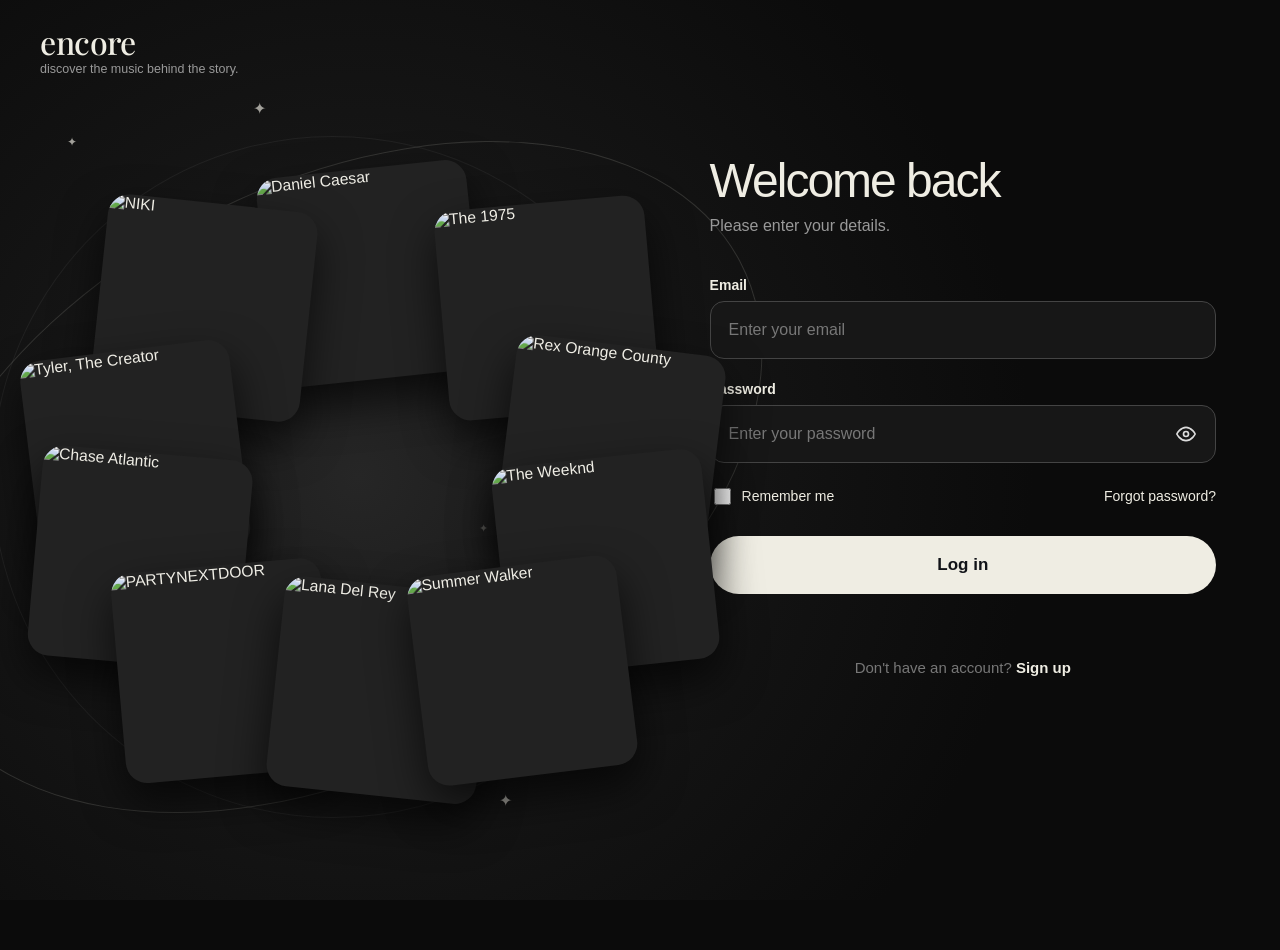
==== Website 1/login.html @ bcba8403 "Add website files" ====
<!DOCTYPE html>
<html lang="en">

    <head>
        <meta charset="UTF-8">
        <meta name="viewport" content="width=device-width, initial-scale=1.0">

        <title>encore</title>

        <!-- Editorial serif font to match the reference -->
        <link rel="preconnect" href="https://fonts.googleapis.com">
        <link rel="preconnect" href="https://fonts.gstatic.com" crossorigin>
        <link href="https://fonts.googleapis.com/css2?family=Instrument+Serif:ital@0;1&family=Playfair+Display:wght@500;600&display=swap" rel="stylesheet">

        <link rel="stylesheet" href="style.css">
    </head>

    <body class="login-page">

        <main class="login-container">

            <!--images / left -side -->
            <section class="login-art">

                <span class="sparkle s1">✦</span>
                <span class="sparkle s2">✦</span>
                <span class="sparkle s3">✦</span>
                <span class="sparkle s4">✦</span>

                <div class="album-wall">

                    <div class="album-card image-1"> <!-- daniel caesar -->
                        <img src="https://i.scdn.co/image/ab67616100005174e4d94f7cbebb17504c25d419" alt="Daniel Caesar">
                    </div>

                    <div class="album-card image-2"> <!-- niki -->
                        <img src="https://i.scdn.co/image/ab6761610000e5eb0654e511623cba4e0e9e2f0c" alt="NIKI">
                    </div>

                    <div class="album-card image-3"> <!-- the 1975 -->
                        <img src="https://i.scdn.co/image/ab6761610000e5eb0c6e752cbb1e6d1416970f5a" alt="The 1975">
                    </div>

                    <div class="album-card image-4"> <!-- tyler the creator -->
                        <img src="https://encrypted-tbn0.gstatic.com/images?q=tbn:ANd9GcTXBDYs2lCWaCsfCYKgf1mNY09-ek5AwhYmVCtg3qQCzg&s=10" alt="Tyler, The Creator">
                    </div>

                    <div class="album-card image-5"> <!-- rex orange country -->
                        <img src="https://encrypted-tbn0.gstatic.com/images?q=tbn:ANd9GcRTjASMzjtlGn81lm7aqvRwIXT57T5ELXUQdCPw-gVnDg&s=10" alt="Rex Orange County">
                    </div>

                    <div class="album-card image-6"> <!-- chase atlantic -->
                        <img src="https://pbs.twimg.com/profile_images/2122390743692259329/xK149Q27_400x400.jpg" alt="Chase Atlantic">
                    </div>

                    <div class="album-card image-7"> <!-- the weeknd -->
                        <img src="https://i.scdn.co/image/ab6761610000e5ebc1719ac9e6a75c1c25835018" alt="The Weeknd">
                    </div>

                    <div class="album-card image-8"> <!-- partynextdoor -->
                        <img src="https://encrypted-tbn0.gstatic.com/images?q=tbn:ANd9GcTQ5_rRMIuJlqaNzxcPTOReX-kP40A1xRnf3c12p5QHeQ&s=10" alt="PARTYNEXTDOOR">
                    </div>

                    <div class="album-card image-9"> <!-- lana del rey -->
                        <img src="https://encrypted-tbn0.gstatic.com/images?q=tbn:ANd9GcTQuMR_q7D-T1P4xRXL3a3BPy8PznvdrlcBtbhYgfLmlw&s=10" alt="Lana Del Rey">
                    </div>

                    <div class="album-card image-10"> <!-- summer walker -->
                        <img src="https://encrypted-tbn0.gstatic.com/images?q=tbn:ANd9GcQLKGfnZYN_kRnZc7V6WwwyHdL5onNyLLH6NTBNbDvysw&s=10" alt="Summer Walker">
                    </div>

                </div>

                <div class="login-brand">
                    <h1>encore</h1>
                    <p>discover the music behind the story.</p>
                </div>

            </section>
            
            <!-- right side-->
            <section class="login-form-section">

                <div class="auth-viewport">
                    <div class="auth-slider" id="authSlider">

                        <div class="login-form-wrapper auth-panel">
                            <div class="login-heading">
                                <h2>Welcome back</h2>
                                <p>Please enter your details.</p>
                            </div>

                            <form id="loginForm">

                                <!-- email -->
                                <div class="login-input-group">
                                    <label for="email">Email</label>

                                    <input
                                        type="email"
                                        id="email"
                                        name="email"
                                        placeholder="Enter your email"
                                        required
                                    >
                                </div>

                                <!-- password -->
                                <div class="login-input-group">
                                    <label for="password">Password</label>

                                    <div class="password-wrapper">

                                        <input
                                            type="password"
                                            id="password"
                                            name="password"
                                            placeholder="Enter your password"
                                            required
                                        >

                                        <button
                                            type="button"
                                            class="password-toggle"
                                            id="passwordToggle"
                                            aria-label="Show password"
                                        >
                                            <svg xmlns="http://www.w3.org/2000/svg" width="20" height="20" viewBox="0 0 24 24" fill="none" stroke="currentColor" stroke-width="2" stroke-linecap="round" stroke-linejoin="round">
                                                <path d="M1 12s4-8 11-8 11 8 11 8-4 8-11 8-11-8-11-8z"></path>
                                                <circle cx="12" cy="12" r="3"></circle>
                                            </svg>
                                        </button>

                                    </div>
                                </div>

                                <!-- options -->
                                <div class="login-options">

                                    <label class="remember-me">
                                        <input type="checkbox" id="rememberMe">
                                        <span>Remember me</span>
                                    </label>

                                    <a href="#" class="forgot-password">
                                        Forgot password?
                                    </a>

                                </div>

                                <!-- log in button -->
                                <button
                                    type="submit"
                                    class="login-button"
                                >
                                    Log in
                                </button>
                                    
                                <!-- message -->
                                <p id="loginMessage" class="login-message"></p>

                            </form>

                            <!-- sign up -->
                            <p class="signup-text">
                                Don't have an account?
                                <a href="#" id="showSignup">Sign up</a>
                            </p>

                        </div>

                        <!-- sign up panel -->
                        <div class="login-form-wrapper auth-panel">
                            <div class="login-heading">
                                <h2>Create account</h2>
                                <p>Join notenough and discover the music behind the story.</p>
                            </div>

                            <form id="signupForm">
                                <div class="login-input-group">
                                    <label for="signupName">Full Name</label>
                                    <input type="text" id="signupName" placeholder="Enter your name" required>
                                </div>

                                <div class="login-input-group">
                                    <label for="signupEmail">Email</label>
                                    <input type="email" id="signupEmail" placeholder="Enter your email" required>
                                </div>

                                <div class="login-input-group">
                                    <label for="signupPassword">Password</label>
                                    <div class="password-wrapper">
                                        <input type="password" id="signupPassword" placeholder="Create a password" required>
                                        <button type="button" class="password-toggle" aria-label="Show password">
                                            <svg xmlns="http://www.w3.org/2000/svg" width="20" height="20" viewBox="0 0 24 24" fill="none" stroke="currentColor" stroke-width="2" stroke-linecap="round" stroke-linejoin="round">
                                                <path d="M1 12s4-8 11-8 11 8 11 8-4 8-11 8-11-8-11-8z"></path>
                                                <circle cx="12" cy="12" r="3"></circle>
                                            </svg>
                                        </button>
                                    </div>
                                </div>

                                <button type="submit" class="login-button">Sign up</button>
                                <p class="login-message" id="signupMessage"></p>
                            </form>

                            <p class="signup-text">
                                Already have an account? <a href="#" id="showLogin">Log in</a>
                            </p>
                        </div>

                    </div>
                </div>

            </section>

        </main>

        <script src="login.js"></script>
        
    </body>
</html>
---- Website 1/style.css ----
* {
    box-sizing: border-box;
}

html {
    scroll-behavior: smooth;
}

body {
    font-family: "Helvetica Neue", Arial, sans-serif;
    margin: 0;
    background: #050505;
    color: #efede3;
}



/* song preview */
.song-preview-overlay {
    position: fixed;
    inset: 0;
    background: rgba(0, 0, 0, 0.8);
    backdrop-filter: blur(6px);
    display: none;
    justify-content: center;
    align-items: center;
    z-index: 1000;
    padding: 20px;
}

.song-preview {
    position: relative;
    width: 920px;
    max-width: 100%;
    min-height: auto; /* Removes excess empty space at the bottom */
    display: flex;
    background:
        radial-gradient(circle at 88% 88%, rgba(239, 237, 227, 0.08) 0%, transparent 45%),
        radial-gradient(circle at 12% 12%, rgba(239, 237, 227, 0.05) 0%, transparent 40%),
        #0b0b0b;
    border: 1px solid rgba(239, 237, 227, 0.16);
    border-radius: 22px;
    padding: 44px 50px;
    color: #efede3;
    overflow: hidden;
    box-shadow: 0 30px 80px rgba(0, 0, 0, 0.85);
}
.song-preview::before {
    content: "";
    position: absolute;
    width: 340px;
    height: 340px;
    border-radius: 50%;
    border: 1px solid rgba(239, 237, 227, 0.14);
    top: -190px;
    left: -130px;
    pointer-events: none;
}

.song-preview::after {
    content: "";
    position: absolute;
    width: 420px;
    height: 420px;
    border-radius: 50%;
    border: 1px solid rgba(239, 237, 227, 0.12);
    bottom: -240px;
    right: -140px;
    pointer-events: none;
}

.modal-sparkle {
    position: absolute;
    color: #efede3;
    font-size: 16px;
    opacity: 0.85;
    pointer-events: none;
    z-index: 2;
}

.modal-sparkle.top-left {
    top: 34px;
    left: 28px;
}

.modal-sparkle.bottom-right {
    bottom: 28px;
    right: 48px;
}

/* left coulumn of the preview */
.preview-left {
    position: relative;
    z-index: 3;
    width: 225px;
    flex-shrink: 0;
    display: flex;
    flex-direction: column;
    justify-content: space-between;
}

.preview-cover {
    width: 215px;
    height: 215px;
    object-fit: cover;
    border-radius: 18px;
    margin-bottom: 35px; /* Tighter gap between cover and year */
    box-shadow: 0 14px 32px rgba(0, 0, 0, 0.65);
}

.preview-cover,
#modalImage {
    width: 225px;
    height: 225px;
    object-fit: cover;
    border-radius: 18px;
    margin-bottom: 24px;
    display: block;
    box-shadow: 0 14px 32px rgba(0, 0, 0, 0.65);
}

.preview-year {
    display: block; /* Ensures vertical margins apply cleanly */
    margin-top: 4px;
    color: #9e9d97;
    font-size: 14px;
    font-weight: 400;
    letter-spacing: 0.5px;
}

.preview-left h2 {
    font-family: "Playfair Display", Georgia, serif;
    font-size: 38px;
    font-weight: 500;
    line-height: 1.08;
    letter-spacing: -0.5px;
    margin: 6px 0 10px;
    color: #efede3;
}

.preview-artist {
    margin: 0;
    font-size: 13px;
    font-weight: 500;
    letter-spacing: 1.5px;
    text-transform: uppercase;
    color: #d4d2c8;
}

.preview-album {
    margin-top: 4px;
    font-size: 14px;
    font-style: italic;
    color: #8f8e88;
}

.preview-divider {
    width: 1px;
    background: rgba(239, 237, 227, 0.12);
    margin: 0 42px;
}

/* right side of the preview */ 
.preview-right {
    position: relative;
    z-index: 3;
    flex: 1;
    padding-top: 34px; /* Clears the top-right close button */
    display: flex;
    flex-direction: column;
}

.preview-close {
    position: absolute;
    right: -12px;
    top: -14px;
    width: 36px;
    height: 36px;
    border-radius: 50%;
    border: 1px solid rgba(239, 237, 227, 0.25);
    background: rgba(255, 255, 255, 0.05);
    color: #efede3;
    font-size: 18px;
    line-height: 1;
    display: flex;
    align-items: center;
    justify-content: center;
    cursor: pointer;
    z-index: 10;
    transition: background 0.2s ease, border-color 0.2s ease, transform 0.2s ease;
}

.preview-close:hover {
    background: rgba(239, 237, 227, 0.14);
    border-color: #efede3;
    transform: scale(1.05);
}

.preview-row {
    display: grid;
    grid-template-columns: 165px 1fr;
    padding: 12px 0;
    border-bottom: 1px solid rgba(239, 237, 227, 0.09);
    font-size: 14px;
}

.preview-row span {
    color: #8f8e88;
}

.preview-row p {
    margin: 0;
    color: #efede3;
}

/* description of the preview*/ 
.preview-description {
    display: grid;
    grid-template-columns: 165px 1fr;
    margin-top: 18px;
    font-size: 13.5px;
}

.preview-description span {
    color: #8f8e88;
}

.preview-description p {
    margin: 0;
    line-height: 1.55;
    color: #d8d6cc;
}

.preview-spotify {
    margin-top: auto; /* Pushes button down to align cleanly with the bottom of the stat cards */
    padding-top: 0;
    width: 100%;      /* Matches the full width of the right column */
    height: 48px;
    border: none;
    border-radius: 30px;
    background: #efede3;
    color: #0b0b0b;
    font-size: 14.5px;
    font-weight: 600;
    display: inline-flex;
    align-items: center;
    justify-content: center;
    gap: 10px;
    cursor: pointer;
    transition: transform 0.2s ease, background 0.2s ease;
}

.preview-spotify:hover {
    background: #ffffff;
    transform: translateY(-2px);
}

/* rating */
.song-stats {
    display: grid;
    grid-template-columns: 1fr 1fr;
    gap: 12px;
    margin-top: 24px;
    padding-top: 0;
    width: 225px;
}

.song-stats div {
    border: 1px solid rgba(239, 237, 227, 0.16);
    border-radius: 16px;
    padding: 14px 16px;
    background: rgba(255, 255, 255, 0.015);
    min-width: 0;
}

.song-stats span {
    display: block;
    color: #efede3;
    font-size: 14px;
    margin-bottom: 6px;
}

.song-stats strong {
    display: block;
    font-size: 19px;
    font-weight: 600;
    line-height: 1.15;
    color: #efede3;
    margin-bottom: 4px;
}

.song-stats small {
    display: block;
    color: #8f8e88;
    font-size: 11.5px;
    line-height: 1.3;
}






/* log in ui */
.login-page {
    margin: 0;
    height: 100%;
    overflow: hidden;
    background: #0b0b0b;
    color: #efede3;
    font-family: "Helvetica Neue", Arial, sans-serif;
}

.login-container {
    width: 100%;
    max-width: none;
    height: 100%;
    margin: 0;
    display: grid;
    grid-template-columns: 52% 48%;
    background:
        radial-gradient(
            circle at 28% 53%,
            #262626 0%,
            #151515 32%,
            #0b0b0b 65%
        );
}

/* left side */
.login-art {
    position: relative;
    height: 100vh;
    display: flex;
    align-items: center;
    justify-content: center;
    background: transparent;
}

.login-art::before {
    content: "";
    position: absolute;
    width: 920px;
    height: 580px;
    border: 1.5px solid rgba(239, 237, 227, 0.14);
    border-radius: 50%;
    top: 53%;
    left: 50%;
    transform: translate(-50%, -50%) rotate(-28deg);
    pointer-events: none;
}

.login-art::after {
    content: "";
    position: absolute;
    width: 680px;
    height: 680px;
    border: 1px solid rgba(239, 237, 227, 0.06);
    border-radius: 50%;
    top: 53%;
    left: 50%;
    transform: translate(-50%, -50%) rotate(-15deg);
    pointer-events: none;
}

.sparkle {
    position: absolute;
    color: rgba(239, 237, 227, 0.65);
    font-size: 14px;
    pointer-events: none;
    z-index: 3;
}
.s1 { top: 15%; left: 10%; font-size: 12px; }
.s2 { top: 11%; left: 38%; font-size: 16px; }
.s3 { top: 58%; left: 72%; font-size: 11px; opacity: 0.45; }
.s4 { bottom: 10%; left: 75%; font-size: 16px; }

.album-wall {
    position: relative;
    width: 760px;
    height: 680px;
    flex-shrink: 0;
    z-index: 5;
    /* Shifted slightly right and down to clear the top-left logo */
    transform: translate(35px, 32px) scale(0.98);
}

.album-card {
    position: absolute;
    width: 215px;
    height: 215px;
    overflow: hidden;
    border-radius: 22px;
    background: #222;
    box-shadow: 0 20px 45px rgba(0, 0, 0, 0.65);
    transition:
        transform 0.4s ease,
        box-shadow 0.4s ease;
    cursor: pointer;
}

.album-card img {
    width: 100%;
    height: 100%;
    object-fit: cover;
    display: block;
    filter: grayscale(20%);
    transition:
        transform 0.6s ease,
        filter 0.6s ease;
}

.album-card:hover {
    transform:
        scale(1.15)
        rotate(0deg)
        translateY(-15px);

    z-index: 20;

    box-shadow:
        0 35px 70px rgba(0, 0, 0, 0.8);
}

.album-card:hover img {
    transform: scale(1.08);
    filter: grayscale(0%);
}

.image-1 {
    top: 20px;
    left: 275px;
    transform: rotate(-6deg);
}

.image-2 {
    top: 55px;
    left: 105px; /* Tucked inward to give the logo breathing room */
    transform: rotate(6deg);
}

.image-3 {
    top: 55px;
    right: 90px;
    transform: rotate(-5deg);
}

.image-4 {
    top: 205px;
    left: 35px;
    transform: rotate(-7deg);
}

.image-5 {
    top: 200px;
    right: 25px;
    transform: rotate(7deg);
}

.image-6 {
    bottom: 155px;
    left: 40px;
    transform: rotate(5deg);
}

.image-7 {
    bottom: 150px;
    right: 30px;
    transform: rotate(-6deg);
}

.image-8 {
    bottom: 40px;
    left: 125px;
    transform: rotate(-5deg);
}

.image-9 {
    bottom: 20px;
    left: 285px;
    transform: rotate(6deg);
}

.image-10 {
    bottom: 40px;
    right: 115px;
    transform: rotate(-7deg);
}

.login-brand {
    position: absolute;
    left: 40px; 
    top: 24px;  
    color: #efede3;
    z-index: 30;
    pointer-events: none;
}

.login-brand h1 {
    margin: 0;
    font-family: "Playfair Display", Georgia, serif;
    font-size: 32px; 
    font-weight: 500;
    letter-spacing: -0.5px;
    line-height: 1.1;
}

.login-brand p {
    margin: 3px 0 0;
    color: #999;
    font-size: 12.5px;
}

/* right side */
.login-form-section {
    height: 100vh;
    background: transparent;
    display: flex;
    align-items: center;
    justify-content: center;
    padding: 40px 60px 40px 40px;
    overflow: hidden; 
}

.login-form-wrapper {
    width: 100%;
    max-width: 540px;
}

.login-heading {
    margin-bottom: 42px;
}

.login-heading h2 {
    margin: 0 0 12px;
    font-family: "Helvetica Neue", Arial, sans-serif;
    font-size: 48px;
    line-height: 1;
    font-weight: 500;
    letter-spacing: -2px;
    color: #efede3;
}

.login-heading p {
    margin: 0;
    color: #999;
    font-size: 16px;
}

.login-input-group {
    margin-bottom: 22px;
}

.login-input-group label {
    display: block;
    margin-bottom: 8px;
    font-size: 14px;
    font-weight: 600;
    color: #efede3;
}

.login-input-group input {
    width: 100%;
    height: 58px;
    padding: 0 18px;
    border: 1px solid #444;
    border-radius: 14px;
    background: #171717;
    color: #efede3;
    font-size: 16px;
    outline: none;
    transition:
        border-color 0.25s ease,
        box-shadow 0.25s ease,
        background 0.25s ease;
}

.login-input-group input::placeholder {
    color: #777;
}

.login-input-group input:focus {
    border-color: #777;
    background: #1c1c1c;
    box-shadow:
        0 0 0 3px rgba(239, 237, 227, 0.05);
}

.password-wrapper {
    position: relative;
}

.password-wrapper input {
    padding-right: 52px;
}

.password-toggle {
    position: absolute;
    right: 10px;
    top: 50%;
    transform: translateY(-50%);
    width: 40px;
    height: 40px;
    padding: 0;
    border: none;
    background: transparent;
    color: #ffffff;
    border-radius: 50%;
    display: flex;
    align-items: center;
    justify-content: center;
    cursor: pointer;
    opacity: 0.85;
    transition: opacity 0.2s ease, background 0.2s ease;
}

.password-toggle:hover {
    background: #292929;
    color: #ffffff;
    opacity: 1;
}

.login-options {
    display: flex;
    justify-content: space-between;
    align-items: center;
    margin: 5px 0 28px;
    font-size: 14px;
}

.remember-me {
    display: flex;
    align-items: center;
    gap: 8px;
    color: #efede3;
    cursor: pointer;
}

.remember-me input {
    width: 17px;
    height: 17px;
    accent-color: #efede3;
    cursor: pointer;
}

.forgot-password {
    color: #efede3;
    text-decoration: none;
    font-weight: 500;
}

.forgot-password:hover {
    color: #efede3;
    text-decoration: underline;
}

.login-button {
    width: 100%;
    height: 58px;
    border: none;
    border-radius: 30px;
    background: #efede3;
    color: #111318;
    font-size: 17px;
    font-weight: 600;
    cursor: pointer;
    transition:
        transform 0.25s ease,
        background 0.25s ease,
        box-shadow 0.25s ease;
}

.login-button:hover {
    background: #ffffff;
    transform: translateY(-2px);
    box-shadow:
        0 10px 25px rgba(0,0,0,0.25);
}

.login-button:active {
    transform: translateY(0);
}

.login-message {
    min-height: 20px;
    margin: 15px 0 0;
    text-align: center;
    font-size: 14px;
    color: #999;
}

.signup-text {
    margin-top: 30px;
    text-align: center;
    color: #777;
    font-size: 15px;
}

.signup-text a {
    color: #efede3;
    font-weight: 600;
    text-decoration: none;
}

.signup-text a:hover {
    text-decoration: underline;
}

/* sign up panel */
.auth-viewport {
    width: 100%;
    max-width: 540px;
    overflow: hidden; 
    position: relative;
}

.auth-slider {
    display: flex;
    width: 200%;
    transition: transform 0.55s cubic-bezier(0.22, 1, 0.36, 1);
}

.auth-slider.show-signup {
    transform: translateX(-50%);
}

.auth-panel {
    width: 50%;
    flex-shrink: 0;
    box-sizing: border-box;
    padding: 4px;
    transition: opacity 0.35s ease;
}

.auth-slider:not(.show-signup) .auth-panel:last-child {
    opacity: 0;
    pointer-events: none;
}

.auth-slider.show-signup .auth-panel:first-child {
    opacity: 0;
    pointer-events: none;
}

@media (max-width: 1000px) {
    .login-page {
        height: auto;
        min-height: 100vh;
        overflow-y: auto;
        overflow-x: hidden;
    }

    .login-container {
        height: auto;
        min-height: 100vh;
        grid-template-columns: 1fr;
    }

    .login-art {
        height: auto;
        min-height: 450px;
    }

    .login-form-section {
        height: auto;
        min-height: auto;
        padding: 60px 30px;
    }
}

@media (max-width: 600px) {
    .login-art {
        min-height: 350px;
    }

    .album-wall {
        transform: translateY(25px) scale(0.55);
    }

    .login-brand {
        left: 25px;
        top: 25px;
        bottom: auto;
    }

    .login-heading h2 {
        font-size: 38px;
    }

    .login-form-section {
        padding: 45px 22px;
    }

    .login-options {
        font-size: 13px;
    }
}








/*landing page */

body {
    background: #050505;
    color: #efede3;
}

/* nav-bar */
.landing-header {
    width: 100%;
    height: 80px;
    padding: 0 60px;

    display: flex;
    align-items: center;
    justify-content: space-between;

    background: #050505;
    border-bottom: 1px solid rgba(255, 255, 255, 0.08);

    position: fixed; /* Changed from sticky */
    top: 0;
    left: 0;
    z-index: 100;
}



/* Logo */
.landing-logo {
    display: flex;
    align-items: center;
    gap: 8px;

    font-size: 22px;
    font-weight: 600;
}

.landing-logo span {
    font-size: 18px;
}

.landing-logo em {
    font-style: normal;
}

/* Navigation */
.landing-nav {
    display: flex;
    align-items: center;
    gap: 35px;
}

.nav-item {
    display: flex;
    align-items: center;
    gap: 7px;

    color: #aaa;
    text-decoration: none;

    font-size: 14px;

    transition: 0.3s ease;
}

.nav-item span {
    font-size: 16px;
}

.nav-item:hover,
.nav-item.active {
    color: #fff;
}

/* Profile Button */
.profile-button {
    width: 38px;
    height: 38px;

    border: 1px solid rgba(255, 255, 255, 0.2);
    border-radius: 50%;

    background: rgba(255, 255, 255, 0.05);
    color: #fff;

    cursor: pointer;

    display: flex;
    align-items: center;
    justify-content: center;

    transition: 0.3s ease;
}

.profile-button:hover {
    background: rgba(255, 255, 255, 0.12);
}


/* hero section */ 
.hero-section {
    min-height: 540px;
    display: flex;
    align-items: center;
    position: relative;
    overflow: hidden;
    padding: 110px 60px 40px; /* 80px navbar + 30px breathing room */
    background:
        linear-gradient(
            to bottom,
            transparent 60%,
            #050505 100%
        ),
        radial-gradient(
            circle at 72% 45%,
            rgba(239, 237, 227, 0.045) 0%,
            transparent 50%
        );
}

.hero-container {
    width: 100%;
    max-width: 1250px;
    margin: 0 auto;
    display: grid;
    grid-template-columns: 1.05fr 0.95fr;
    align-items: center;
    gap: 40px;
}

.hero-content {
    position: relative;
    z-index: 2;
    text-align: left;
    max-width: 580px;
}

.hero-badge {
    display: inline-flex;
    align-items: center;
    gap: 8px;
    padding: 7px 16px;
    border: 1px solid rgba(239, 237, 227, 0.22);
    border-radius: 30px;
    background: rgba(255, 255, 255, 0.02);
    color: #ccc;
    font-size: 12.5px;
    margin-bottom: 26px;
}

.hero-badge span {
    color: #efede3;
    font-size: 13px;
}

.hero-content h1 {
    margin: 0;
    font-family: "Playfair Display", Georgia, serif;
    font-size: clamp(46px, 5.2vw, 74px);
    line-height: 1.06;
    font-weight: 500;
    letter-spacing: -1.5px;
    color: #efede3;
}

.hero-content h1 .muted {
    color: #9e9d97;
    font-weight: 400;
}

.hero-content h1 em {
    font-style: italic;
    font-weight: 400;
    color: #efede3;
}

.hero-content > p {
    margin: 22px 0 36px;
    max-width: 480px;
    color: #9e9d97;
    font-size: 15.5px;
    line-height: 1.6;
}

.hero-buttons {
    display: flex;
    justify-content: flex-start;
    align-items: center;
    gap: 14px;
}

.hero-login,
.hero-signup {
    min-width: 135px;
    padding: 13px 28px;
    border-radius: 30px;
    font-size: 14px;
    font-weight: 500;
    cursor: pointer;
    transition: transform 0.25s ease, background 0.25s ease, border-color 0.25s ease;
}

.hero-login {
    border: none;
    background: #efede3;
    color: #0b0b0b;
}

.hero-login span {
    margin-left: 6px;
}

.hero-login:hover {
    transform: translateY(-2px);
    background: #ffffff;
}

.hero-signup {
    border: 1px solid rgba(239, 237, 227, 0.28);
    background: transparent;
    color: #efede3;
}

.hero-signup:hover {
    transform: translateY(-2px);
    border-color: #efede3;
    background: rgba(239, 237, 227, 0.06);
}

.hero-orbit-graphic {
    position: relative;
    width: 100%;
    height: 440px;
    display: flex;
    align-items: center;
    justify-content: center;
    pointer-events: none;
}

.orbit-ring {
    position: absolute;
    border-radius: 50%;
    border: 1px solid rgba(239, 237, 227, 0.16);
}

.orbit-outer {
    width: 620px;
    height: 290px;
    transform: rotate(-27deg);
}

.orbit-inner {
    width: 450px;
    height: 360px;
    transform: rotate(-18deg) translate(25px, -10px);
    border-color: rgba(239, 237, 227, 0.13);
}

.hero-star {
    position: absolute;
    color: #efede3;
    line-height: 1;
    opacity: 0.85;
    animation: starTwinkle 4s ease-in-out infinite alternate;
}

.star-1 { top: 14%; left: 14%; font-size: 18px; }
.star-2 { top: 38%; right: 12%; font-size: 24px; animation-delay: 1s; }
.star-3 { bottom: 24%; left: 20%; font-size: 22px; animation-delay: 2s; }
.star-4 { bottom: 10%; right: 6%; font-size: 20px; animation-delay: 1.5s; }

@keyframes starTwinkle {
    from { opacity: 0.45; transform: scale(0.92); }
    to   { opacity: 0.95; transform: scale(1.06); }
}












.preview-section {
    max-width: 1250px;
    margin: 0 auto;
    padding: 30px 30px 100px; /* Brings Preview Songs closer to the hero */
}

.section-heading {
    display: flex;
    align-items: center;
    justify-content: space-between;

    margin-bottom: 25px;
}

.section-heading h2 {
    margin: 0;

    font-size: 24px;
    font-weight: 500;
}

.section-heading h2 span {
    font-size: 18px;
    margin-right: 8px;
}

.see-more {
    color: #999;
    text-decoration: none;

    font-size: 13px;

    transition: 0.3s ease;
}

.see-more span {
    margin-left: 5px;
}

.see-more:hover {
    color: #fff;
}




/* Song cards container */
.landing-song-list {
    display: grid;
    grid-template-columns: repeat(3, 1fr);
    gap: 28px; /* Slightly wider gap for clean separation */
}

/* Individual card - remove outer box background/border */
.landing-song-card {
    position: relative;
    background: transparent;
    border: none;
    cursor: pointer;
    transition: transform 0.3s ease;
}

.landing-song-card:hover {
    transform: translateY(-5px);
}

.landing-song-image {
    position: relative;
    width: 100%;
    aspect-ratio: 1.28 / 1; 
}

.landing-song-image img {
    position: relative;
    width: 78%;
    height: 100%;
    object-fit: cover;
    border-radius: 10px;
    z-index: 2;
    display: block;
    box-shadow: 0 12px 30px rgba(0, 0, 0, 0.7);
}

.landing-song-image::after {
    content: "";
    position: absolute;
    top: 0;
    left: 0;
    width: 78%;
    height: 100%;
    border-radius: 10px;
    background: linear-gradient(
        to bottom,
        transparent 45%,
        rgba(0, 0, 0, 0.85) 100%
    );
    z-index: 3;
    pointer-events: none;
}







.vinyl-disc {
    position: absolute;
    height: 92%;
    aspect-ratio: 1 / 1;
    border-radius: 50%;
    top: 50%;
    right: 0;
    transform: translateY(-50%);
    z-index: 1;
    box-shadow: 0 8px 20px rgba(0, 0, 0, 0.8);
    
    background:
        radial-gradient(circle, #050505 0%, #050505 6%, transparent 6.5%),
        radial-gradient(circle at 50% 38%, rgba(255, 255, 255, 0.45) 0%, rgba(255, 255, 255, 0.45) 1.5%, transparent 2%),
        radial-gradient(circle, #0e0e0e 0%, #141414 31%, #2c2c2c 32%, transparent 32.5%),
        conic-gradient(
            from 20deg,
            transparent 0deg,
            rgba(255, 255, 255, 0.14) 35deg,
            transparent 70deg,
            transparent 180deg,
            rgba(255, 255, 255, 0.14) 215deg,
            transparent 250deg
        ),
        /* Subtle vinyl grooves */
        repeating-radial-gradient(
            circle,
            #111 0px,
            #111 3px,
            #1e1e1e 4px,
            #111 5px
        );
    transition: transform 0.4s ease;
}

.landing-song-card:hover .vinyl-disc {
    transform: translate(8px, -50%);
}

.landing-play-button {
    position: absolute;
    right: calc(22% + 14px); 
    bottom: 14px;
    width: 34px;
    height: 34px;
    border: none;
    border-radius: 50%;
    background: #efede3;
    color: #111;
    display: flex;
    align-items: center;
    justify-content: center;
    font-size: 13px;
    z-index: 4;
    cursor: pointer;
    transition: transform 0.2s ease, background 0.2s ease;
}

.landing-play-button:hover {
    transform: scale(1.08);
    background: #fff;
}

.landing-song-overlay {
    position: absolute;
    left: 16px;
    right: calc(22% + 56px);
    bottom: 14px; /* <-- ADD THIS LINE BACK */
    z-index: 4;
    pointer-events: none;
}

.landing-song-overlay h3 {
    margin: 0 0 3px;
    font-size: 16px;
    font-weight: 500;
    color: #fff;
    white-space: nowrap;
    overflow: hidden;
    text-overflow: ellipsis;
}

.landing-song-overlay p {
    margin: 0;
    color: #bbb;
    font-size: 12px;
    white-space: nowrap;
    overflow: hidden;
    text-overflow: ellipsis;
}

.landing-song-card.playing .vinyl-disc {
    animation: landingVinylSpin 3s linear infinite;
}

@keyframes landingVinylSpin {
    from {
        transform: translate(8px, -50%) rotate(0deg);
    }
    to {
        transform: translate(8px, -50%) rotate(360deg);
    }
}







.landing-cta {
    max-width: 1190px;
    margin: 20px auto 100px;

    padding: 55px 60px;

    display: flex;
    align-items: center;
    justify-content: space-between;

    border: 1px solid rgba(255, 255, 255, 0.1);
    border-radius: 20px;

    background:
        radial-gradient(
            circle at 20% 50%,
            rgba(255, 255, 255, 0.06),
            transparent 40%
        ),
        #0b0b0b;
}

.cta-star {
    display: block;

    margin-bottom: 12px;

    font-size: 18px;
}

.landing-cta h2 {
    margin: 0;

    font-size: 30px;
    line-height: 1.2;
    font-weight: 500;

    letter-spacing: -0.5px;
}

.landing-cta p {
    margin: 15px 0 0;

    color: #888;

    font-size: 14px;
}

/* CTA Login Button */
.cta-login {
    display: flex;
    align-items: center;
    gap: 10px;

    padding: 14px 23px;

    border: none;
    border-radius: 30px;

    background: #efede3;
    color: #050505;

    font-size: 14px;

    cursor: pointer;

    white-space: nowrap;

    transition: 0.3s ease;
}

.cta-login:hover {
    transform: translateY(-2px);
    background: #fff;
}

.cta-login span {
    font-size: 16px;
}

@media (max-width: 900px) {

    .landing-header {
        padding: 0 30px;
    }

    .landing-nav {
        gap: 18px;
    }

    .nav-item {
        font-size: 12px;
    }

    .landing-song-list {
        grid-template-columns: repeat(2, 1fr);
    }

    .landing-cta {
        margin-left: 30px;
        margin-right: 30px;

        padding: 45px;
    }

}

@media (max-width: 600px) {

    /* Header */

    .landing-header {
        height: 70px;
        padding: 0 20px;
    }

    .landing-logo {
        font-size: 19px;
    }

    .landing-nav {
        display: none;
    }

    .profile-button {
        width: 34px;
        height: 34px;
    }


    /* hero */
    .hero-section {
        min-height: auto;
        padding: 50px 20px;
    }

    .hero-container {
        grid-template-columns: 1fr;
    }

    .hero-content h1 {
        font-size: 42px;
        letter-spacing: -1px;
    }

    .hero-buttons {
        flex-direction: row;
        justify-content: flex-start;
    }

    .hero-login,
    .hero-signup {
        width: auto;
        min-width: 120px;
    }

    .hero-orbit-graphic {
        display: none;
    }


    /* Preview */

    .preview-section {
        padding: 40px 20px 70px;
    }

    .section-heading h2 {
        font-size: 20px;
    }

    .landing-song-list {
        grid-template-columns: 1fr;
    }

    .landing-song-card {
        height: 350px;
    }


    /* CTA */

    .landing-cta {
        margin: 0 20px 70px;

        padding: 35px 25px;

        flex-direction: column;
        align-items: flex-start;

        gap: 25px;
    }

    .landing-cta h2 {
        font-size: 24px;
    }

    .cta-login {
        width: 100%;
        justify-content: center;
    }

}
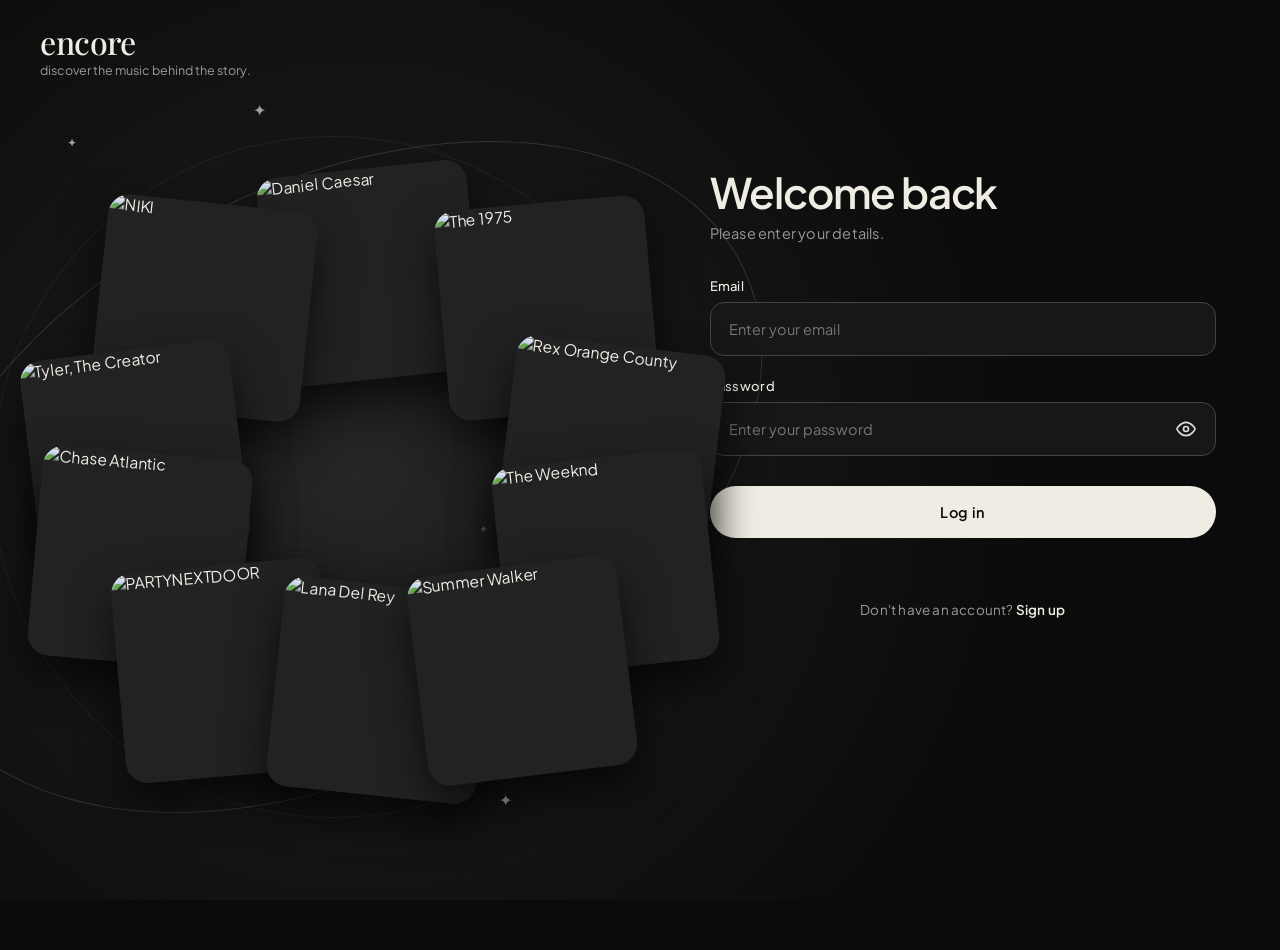
==== commit a3f5ec26: "Add JSON dataset option" ====
--- a/Website 1/login.html
+++ b/Website 1/login.html
@@ -7,10 +7,10 @@
 
         <title>encore</title>
 
-        <!-- Editorial serif font to match the reference -->
+        <!-- Editorial serif & Plus Jakarta Sans to match navbar -->
         <link rel="preconnect" href="https://fonts.googleapis.com">
         <link rel="preconnect" href="https://fonts.gstatic.com" crossorigin>
-        <link href="https://fonts.googleapis.com/css2?family=Instrument+Serif:ital@0;1&family=Playfair+Display:wght@500;600&display=swap" rel="stylesheet">
+        <link href="https://fonts.googleapis.com/css2?family=Instrument+Serif:ital@0;1&family=Playfair+Display:wght@500;600&family=Plus+Jakarta+Sans:wght@400;500;600&display=swap" rel="stylesheet">
 
         <link rel="stylesheet" href="style.css">
     </head>
@@ -134,20 +134,6 @@
                                     </div>
                                 </div>
 
-                                <!-- options -->
-                                <div class="login-options">
-
-                                    <label class="remember-me">
-                                        <input type="checkbox" id="rememberMe">
-                                        <span>Remember me</span>
-                                    </label>
-
-                                    <a href="#" class="forgot-password">
-                                        Forgot password?
-                                    </a>
-
-                                </div>
-
                                 <!-- log in button -->
                                 <button
                                     type="submit"
--- a/Website 1/style.css
+++ b/Website 1/style.css
@@ -7,810 +7,20 @@
 }
 
 body {
-    font-family: "Helvetica Neue", Arial, sans-serif;
+    font-family: "Plus Jakarta Sans", -apple-system, BlinkMacSystemFont, "Helvetica Neue", Arial, sans-serif;
     margin: 0;
     background: #050505;
     color: #efede3;
 }
 
-
-
-/* song preview */
-.song-preview-overlay {
-    position: fixed;
-    inset: 0;
-    background: rgba(0, 0, 0, 0.8);
-    backdrop-filter: blur(6px);
-    display: none;
-    justify-content: center;
-    align-items: center;
-    z-index: 1000;
-    padding: 20px;
-}
-
-.song-preview {
-    position: relative;
-    width: 920px;
-    max-width: 100%;
-    min-height: auto; /* Removes excess empty space at the bottom */
-    display: flex;
-    background:
-        radial-gradient(circle at 88% 88%, rgba(239, 237, 227, 0.08) 0%, transparent 45%),
-        radial-gradient(circle at 12% 12%, rgba(239, 237, 227, 0.05) 0%, transparent 40%),
-        #0b0b0b;
-    border: 1px solid rgba(239, 237, 227, 0.16);
-    border-radius: 22px;
-    padding: 44px 50px;
-    color: #efede3;
-    overflow: hidden;
-    box-shadow: 0 30px 80px rgba(0, 0, 0, 0.85);
-}
-.song-preview::before {
-    content: "";
-    position: absolute;
-    width: 340px;
-    height: 340px;
-    border-radius: 50%;
-    border: 1px solid rgba(239, 237, 227, 0.14);
-    top: -190px;
-    left: -130px;
-    pointer-events: none;
-}
-
-.song-preview::after {
-    content: "";
-    position: absolute;
-    width: 420px;
-    height: 420px;
-    border-radius: 50%;
-    border: 1px solid rgba(239, 237, 227, 0.12);
-    bottom: -240px;
-    right: -140px;
-    pointer-events: none;
-}
-
-.modal-sparkle {
-    position: absolute;
-    color: #efede3;
-    font-size: 16px;
-    opacity: 0.85;
-    pointer-events: none;
-    z-index: 2;
-}
-
-.modal-sparkle.top-left {
-    top: 34px;
-    left: 28px;
-}
-
-.modal-sparkle.bottom-right {
-    bottom: 28px;
-    right: 48px;
-}
-
-/* left coulumn of the preview */
-.preview-left {
-    position: relative;
-    z-index: 3;
-    width: 225px;
-    flex-shrink: 0;
-    display: flex;
-    flex-direction: column;
-    justify-content: space-between;
-}
-
-.preview-cover {
-    width: 215px;
-    height: 215px;
-    object-fit: cover;
-    border-radius: 18px;
-    margin-bottom: 35px; /* Tighter gap between cover and year */
-    box-shadow: 0 14px 32px rgba(0, 0, 0, 0.65);
-}
-
-.preview-cover,
-#modalImage {
-    width: 225px;
-    height: 225px;
-    object-fit: cover;
-    border-radius: 18px;
-    margin-bottom: 24px;
-    display: block;
-    box-shadow: 0 14px 32px rgba(0, 0, 0, 0.65);
-}
-
-.preview-year {
-    display: block; /* Ensures vertical margins apply cleanly */
-    margin-top: 4px;
-    color: #9e9d97;
-    font-size: 14px;
-    font-weight: 400;
-    letter-spacing: 0.5px;
-}
-
-.preview-left h2 {
-    font-family: "Playfair Display", Georgia, serif;
-    font-size: 38px;
-    font-weight: 500;
-    line-height: 1.08;
-    letter-spacing: -0.5px;
-    margin: 6px 0 10px;
-    color: #efede3;
-}
-
-.preview-artist {
-    margin: 0;
-    font-size: 13px;
-    font-weight: 500;
-    letter-spacing: 1.5px;
-    text-transform: uppercase;
-    color: #d4d2c8;
-}
-
-.preview-album {
-    margin-top: 4px;
-    font-size: 14px;
-    font-style: italic;
-    color: #8f8e88;
-}
-
-.preview-divider {
-    width: 1px;
-    background: rgba(239, 237, 227, 0.12);
-    margin: 0 42px;
-}
-
-/* right side of the preview */ 
-.preview-right {
-    position: relative;
-    z-index: 3;
-    flex: 1;
-    padding-top: 34px; /* Clears the top-right close button */
-    display: flex;
-    flex-direction: column;
-}
-
-.preview-close {
-    position: absolute;
-    right: -12px;
-    top: -14px;
-    width: 36px;
-    height: 36px;
-    border-radius: 50%;
-    border: 1px solid rgba(239, 237, 227, 0.25);
-    background: rgba(255, 255, 255, 0.05);
-    color: #efede3;
-    font-size: 18px;
-    line-height: 1;
-    display: flex;
-    align-items: center;
-    justify-content: center;
-    cursor: pointer;
-    z-index: 10;
-    transition: background 0.2s ease, border-color 0.2s ease, transform 0.2s ease;
-}
-
-.preview-close:hover {
-    background: rgba(239, 237, 227, 0.14);
-    border-color: #efede3;
-    transform: scale(1.05);
-}
-
-.preview-row {
-    display: grid;
-    grid-template-columns: 165px 1fr;
-    padding: 12px 0;
-    border-bottom: 1px solid rgba(239, 237, 227, 0.09);
-    font-size: 14px;
-}
-
-.preview-row span {
-    color: #8f8e88;
-}
-
-.preview-row p {
-    margin: 0;
-    color: #efede3;
-}
-
-/* description of the preview*/ 
-.preview-description {
-    display: grid;
-    grid-template-columns: 165px 1fr;
-    margin-top: 18px;
-    font-size: 13.5px;
-}
-
-.preview-description span {
-    color: #8f8e88;
-}
-
-.preview-description p {
-    margin: 0;
-    line-height: 1.55;
-    color: #d8d6cc;
-}
-
-.preview-spotify {
-    margin-top: auto; /* Pushes button down to align cleanly with the bottom of the stat cards */
-    padding-top: 0;
-    width: 100%;      /* Matches the full width of the right column */
-    height: 48px;
-    border: none;
-    border-radius: 30px;
-    background: #efede3;
-    color: #0b0b0b;
-    font-size: 14.5px;
-    font-weight: 600;
-    display: inline-flex;
-    align-items: center;
-    justify-content: center;
-    gap: 10px;
-    cursor: pointer;
-    transition: transform 0.2s ease, background 0.2s ease;
-}
-
-.preview-spotify:hover {
-    background: #ffffff;
-    transform: translateY(-2px);
-}
-
-/* rating */
-.song-stats {
-    display: grid;
-    grid-template-columns: 1fr 1fr;
-    gap: 12px;
-    margin-top: 24px;
-    padding-top: 0;
-    width: 225px;
-}
-
-.song-stats div {
-    border: 1px solid rgba(239, 237, 227, 0.16);
-    border-radius: 16px;
-    padding: 14px 16px;
-    background: rgba(255, 255, 255, 0.015);
-    min-width: 0;
-}
-
-.song-stats span {
-    display: block;
-    color: #efede3;
-    font-size: 14px;
-    margin-bottom: 6px;
-}
-
-.song-stats strong {
-    display: block;
-    font-size: 19px;
-    font-weight: 600;
-    line-height: 1.15;
-    color: #efede3;
-    margin-bottom: 4px;
-}
-
-.song-stats small {
-    display: block;
-    color: #8f8e88;
-    font-size: 11.5px;
-    line-height: 1.3;
-}
-
-
-
-
-
-
-/* log in ui */
-.login-page {
-    margin: 0;
-    height: 100%;
-    overflow: hidden;
-    background: #0b0b0b;
-    color: #efede3;
-    font-family: "Helvetica Neue", Arial, sans-serif;
-}
-
-.login-container {
-    width: 100%;
-    max-width: none;
-    height: 100%;
-    margin: 0;
-    display: grid;
-    grid-template-columns: 52% 48%;
-    background:
-        radial-gradient(
-            circle at 28% 53%,
-            #262626 0%,
-            #151515 32%,
-            #0b0b0b 65%
-        );
-}
-
-/* left side */
-.login-art {
-    position: relative;
-    height: 100vh;
-    display: flex;
-    align-items: center;
-    justify-content: center;
-    background: transparent;
-}
-
-.login-art::before {
-    content: "";
-    position: absolute;
-    width: 920px;
-    height: 580px;
-    border: 1.5px solid rgba(239, 237, 227, 0.14);
-    border-radius: 50%;
-    top: 53%;
-    left: 50%;
-    transform: translate(-50%, -50%) rotate(-28deg);
-    pointer-events: none;
-}
-
-.login-art::after {
-    content: "";
-    position: absolute;
-    width: 680px;
-    height: 680px;
-    border: 1px solid rgba(239, 237, 227, 0.06);
-    border-radius: 50%;
-    top: 53%;
-    left: 50%;
-    transform: translate(-50%, -50%) rotate(-15deg);
-    pointer-events: none;
-}
-
-.sparkle {
-    position: absolute;
-    color: rgba(239, 237, 227, 0.65);
-    font-size: 14px;
-    pointer-events: none;
-    z-index: 3;
-}
-.s1 { top: 15%; left: 10%; font-size: 12px; }
-.s2 { top: 11%; left: 38%; font-size: 16px; }
-.s3 { top: 58%; left: 72%; font-size: 11px; opacity: 0.45; }
-.s4 { bottom: 10%; left: 75%; font-size: 16px; }
-
-.album-wall {
-    position: relative;
-    width: 760px;
-    height: 680px;
-    flex-shrink: 0;
-    z-index: 5;
-    /* Shifted slightly right and down to clear the top-left logo */
-    transform: translate(35px, 32px) scale(0.98);
-}
-
-.album-card {
-    position: absolute;
-    width: 215px;
-    height: 215px;
-    overflow: hidden;
-    border-radius: 22px;
-    background: #222;
-    box-shadow: 0 20px 45px rgba(0, 0, 0, 0.65);
-    transition:
-        transform 0.4s ease,
-        box-shadow 0.4s ease;
-    cursor: pointer;
-}
-
-.album-card img {
-    width: 100%;
-    height: 100%;
-    object-fit: cover;
-    display: block;
-    filter: grayscale(20%);
-    transition:
-        transform 0.6s ease,
-        filter 0.6s ease;
-}
-
-.album-card:hover {
-    transform:
-        scale(1.15)
-        rotate(0deg)
-        translateY(-15px);
-
-    z-index: 20;
-
-    box-shadow:
-        0 35px 70px rgba(0, 0, 0, 0.8);
-}
-
-.album-card:hover img {
-    transform: scale(1.08);
-    filter: grayscale(0%);
-}
-
-.image-1 {
-    top: 20px;
-    left: 275px;
-    transform: rotate(-6deg);
-}
-
-.image-2 {
-    top: 55px;
-    left: 105px; /* Tucked inward to give the logo breathing room */
-    transform: rotate(6deg);
-}
-
-.image-3 {
-    top: 55px;
-    right: 90px;
-    transform: rotate(-5deg);
-}
-
-.image-4 {
-    top: 205px;
-    left: 35px;
-    transform: rotate(-7deg);
-}
-
-.image-5 {
-    top: 200px;
-    right: 25px;
-    transform: rotate(7deg);
-}
-
-.image-6 {
-    bottom: 155px;
-    left: 40px;
-    transform: rotate(5deg);
-}
-
-.image-7 {
-    bottom: 150px;
-    right: 30px;
-    transform: rotate(-6deg);
-}
-
-.image-8 {
-    bottom: 40px;
-    left: 125px;
-    transform: rotate(-5deg);
-}
-
-.image-9 {
-    bottom: 20px;
-    left: 285px;
-    transform: rotate(6deg);
-}
-
-.image-10 {
-    bottom: 40px;
-    right: 115px;
-    transform: rotate(-7deg);
-}
-
-.login-brand {
-    position: absolute;
-    left: 40px; 
-    top: 24px;  
-    color: #efede3;
-    z-index: 30;
-    pointer-events: none;
-}
-
-.login-brand h1 {
-    margin: 0;
-    font-family: "Playfair Display", Georgia, serif;
-    font-size: 32px; 
-    font-weight: 500;
-    letter-spacing: -0.5px;
-    line-height: 1.1;
-}
-
-.login-brand p {
-    margin: 3px 0 0;
-    color: #999;
-    font-size: 12.5px;
-}
-
-/* right side */
-.login-form-section {
-    height: 100vh;
-    background: transparent;
-    display: flex;
-    align-items: center;
-    justify-content: center;
-    padding: 40px 60px 40px 40px;
-    overflow: hidden; 
-}
-
-.login-form-wrapper {
-    width: 100%;
-    max-width: 540px;
-}
-
-.login-heading {
-    margin-bottom: 42px;
-}
-
-.login-heading h2 {
-    margin: 0 0 12px;
-    font-family: "Helvetica Neue", Arial, sans-serif;
-    font-size: 48px;
-    line-height: 1;
-    font-weight: 500;
-    letter-spacing: -2px;
-    color: #efede3;
-}
-
-.login-heading p {
-    margin: 0;
-    color: #999;
-    font-size: 16px;
-}
-
-.login-input-group {
-    margin-bottom: 22px;
-}
-
-.login-input-group label {
-    display: block;
-    margin-bottom: 8px;
-    font-size: 14px;
-    font-weight: 600;
-    color: #efede3;
-}
-
-.login-input-group input {
-    width: 100%;
-    height: 58px;
-    padding: 0 18px;
-    border: 1px solid #444;
-    border-radius: 14px;
-    background: #171717;
-    color: #efede3;
-    font-size: 16px;
-    outline: none;
-    transition:
-        border-color 0.25s ease,
-        box-shadow 0.25s ease,
-        background 0.25s ease;
-}
-
-.login-input-group input::placeholder {
-    color: #777;
-}
-
-.login-input-group input:focus {
-    border-color: #777;
-    background: #1c1c1c;
-    box-shadow:
-        0 0 0 3px rgba(239, 237, 227, 0.05);
-}
-
-.password-wrapper {
-    position: relative;
-}
-
-.password-wrapper input {
-    padding-right: 52px;
-}
-
-.password-toggle {
-    position: absolute;
-    right: 10px;
-    top: 50%;
-    transform: translateY(-50%);
-    width: 40px;
-    height: 40px;
-    padding: 0;
-    border: none;
-    background: transparent;
-    color: #ffffff;
-    border-radius: 50%;
-    display: flex;
-    align-items: center;
-    justify-content: center;
-    cursor: pointer;
-    opacity: 0.85;
-    transition: opacity 0.2s ease, background 0.2s ease;
-}
-
-.password-toggle:hover {
-    background: #292929;
-    color: #ffffff;
-    opacity: 1;
-}
-
-.login-options {
-    display: flex;
-    justify-content: space-between;
-    align-items: center;
-    margin: 5px 0 28px;
-    font-size: 14px;
-}
-
-.remember-me {
-    display: flex;
-    align-items: center;
-    gap: 8px;
-    color: #efede3;
-    cursor: pointer;
-}
-
-.remember-me input {
-    width: 17px;
-    height: 17px;
-    accent-color: #efede3;
-    cursor: pointer;
-}
-
-.forgot-password {
-    color: #efede3;
-    text-decoration: none;
-    font-weight: 500;
-}
-
-.forgot-password:hover {
-    color: #efede3;
-    text-decoration: underline;
-}
-
-.login-button {
-    width: 100%;
-    height: 58px;
-    border: none;
-    border-radius: 30px;
-    background: #efede3;
-    color: #111318;
-    font-size: 17px;
-    font-weight: 600;
-    cursor: pointer;
-    transition:
-        transform 0.25s ease,
-        background 0.25s ease,
-        box-shadow 0.25s ease;
-}
-
-.login-button:hover {
-    background: #ffffff;
-    transform: translateY(-2px);
-    box-shadow:
-        0 10px 25px rgba(0,0,0,0.25);
-}
-
-.login-button:active {
-    transform: translateY(0);
-}
-
-.login-message {
-    min-height: 20px;
-    margin: 15px 0 0;
-    text-align: center;
-    font-size: 14px;
-    color: #999;
-}
-
-.signup-text {
-    margin-top: 30px;
-    text-align: center;
-    color: #777;
-    font-size: 15px;
-}
-
-.signup-text a {
-    color: #efede3;
-    font-weight: 600;
-    text-decoration: none;
-}
-
-.signup-text a:hover {
-    text-decoration: underline;
-}
-
-/* sign up panel */
-.auth-viewport {
-    width: 100%;
-    max-width: 540px;
-    overflow: hidden; 
-    position: relative;
-}
-
-.auth-slider {
-    display: flex;
-    width: 200%;
-    transition: transform 0.55s cubic-bezier(0.22, 1, 0.36, 1);
-}
-
-.auth-slider.show-signup {
-    transform: translateX(-50%);
-}
-
-.auth-panel {
-    width: 50%;
-    flex-shrink: 0;
-    box-sizing: border-box;
-    padding: 4px;
-    transition: opacity 0.35s ease;
-}
-
-.auth-slider:not(.show-signup) .auth-panel:last-child {
-    opacity: 0;
-    pointer-events: none;
-}
-
-.auth-slider.show-signup .auth-panel:first-child {
-    opacity: 0;
-    pointer-events: none;
-}
-
-@media (max-width: 1000px) {
-    .login-page {
-        height: auto;
-        min-height: 100vh;
-        overflow-y: auto;
-        overflow-x: hidden;
-    }
-
-    .login-container {
-        height: auto;
-        min-height: 100vh;
-        grid-template-columns: 1fr;
-    }
-
-    .login-art {
-        height: auto;
-        min-height: 450px;
-    }
-
-    .login-form-section {
-        height: auto;
-        min-height: auto;
-        padding: 60px 30px;
-    }
-}
-
-@media (max-width: 600px) {
-    .login-art {
-        min-height: 350px;
-    }
-
-    .album-wall {
-        transform: translateY(25px) scale(0.55);
-    }
-
-    .login-brand {
-        left: 25px;
-        top: 25px;
-        bottom: auto;
-    }
-
-    .login-heading h2 {
-        font-size: 38px;
-    }
-
-    .login-form-section {
-        padding: 45px 22px;
-    }
-
-    .login-options {
-        font-size: 13px;
-    }
-}
-
-
-
-
-
-
-
-
-/*landing page */
-
-body {
-    background: #050505;
-    color: #efede3;
-}
-
-/* nav-bar */
+button,
+input,
+select,
+textarea {
+    font-family: "Plus Jakarta Sans", -apple-system, BlinkMacSystemFont, "Helvetica Neue", Arial, sans-serif;
+}
+
+/* navbar / profile menu */
 .landing-header {
     width: 100%;
     height: 80px;
@@ -823,15 +33,13 @@
     background: #050505;
     border-bottom: 1px solid rgba(255, 255, 255, 0.08);
 
-    position: fixed; /* Changed from sticky */
+    position: fixed;
     top: 0;
     left: 0;
     z-index: 100;
 }
 
-
-
-/* Logo */
+/* logo */
 .landing-logo {
     display: flex;
     align-items: center;
@@ -849,36 +57,59 @@
     font-style: normal;
 }
 
-/* Navigation */
+/* navigation */
 .landing-nav {
-    display: flex;
-    align-items: center;
-    gap: 35px;
+    display: inline-flex;
+    font-family: "Plus Jakarta Sans", -apple-system, BlinkMacSystemFont, sans-serif;
+    align-items: center;
+    gap: 4px;
+    padding: 5px;
+    border: 1px solid rgba(239, 237, 227, 0.28);
+    border-radius: 999px;
+    background: rgba(11, 11, 11, 0.85);
+    backdrop-filter: blur(10px);
+    -webkit-backdrop-filter: blur(10px);
 }
 
 .nav-item {
-    display: flex;
+    display: inline-flex;
     align-items: center;
     gap: 7px;
-
-    color: #aaa;
+    padding: 9px 20px;
+    border-radius: 999px;
+    color: #9e9d97;
     text-decoration: none;
-
-    font-size: 14px;
-
-    transition: 0.3s ease;
+    font-size: 13px;
+    font-weight: 500;
+    letter-spacing: 0.3px;
+    white-space: nowrap;
+    transition:
+        background 0.25s ease,
+        color 0.25s ease,
+        transform 0.2s ease;
 }
 
 .nav-item span {
-    font-size: 16px;
-}
-
-.nav-item:hover,
+    font-size: 15px;
+    line-height: 1;
+}
+
+.nav-item:hover:not(.active) {
+    color: #efede3;
+    background: rgba(239, 237, 227, 0.07);
+}
+
 .nav-item.active {
-    color: #fff;
+    background: #efede3;
+    color: #0b0b0b;
+    font-weight: 600;
 }
 
 /* Profile Button */
+.profile-container {
+    position: relative;
+}
+
 .profile-button {
     width: 38px;
     height: 38px;
@@ -902,15 +133,118 @@
     background: rgba(255, 255, 255, 0.12);
 }
 
+.profile-menu {
+    position: absolute;
+    top: 48px;
+    right: 0;
+    width: 256px;
+    padding: 18px;
+    background: #111111;
+    border: 1px solid rgba(239, 237, 227, 0.15);
+    border-radius: 16px;
+    box-shadow: 0 20px 50px rgba(0, 0, 0, 0.8);
+    display: none;
+    z-index: 1000;
+}
+
+.profile-menu.show {
+    display: block;
+}
+
+.profile-menu-header {
+    display: flex;
+    align-items: center;
+    gap: 12px;
+    margin-bottom: 16px;
+}
+
+.profile-avatar {
+    width: 42px;
+    height: 42px;
+    border-radius: 50%;
+    border: 1px solid rgba(239, 237, 227, 0.22);
+    background: rgba(239, 237, 227, 0.08);
+    color: #efede3;
+    font-family: "Playfair Display", Georgia, serif;
+    font-size: 18px;
+    font-weight: 500;
+    display: flex;
+    align-items: center;
+    justify-content: center;
+    flex-shrink: 0;
+    text-transform: uppercase;
+}
+
+.profile-identity {
+    min-width: 0;
+    flex: 1;
+}
+
+.profile-name-row {
+    display: flex;
+    align-items: center;
+    gap: 8px;
+}
+
+#profileUsername {
+    margin: 0;
+    font-family: "Playfair Display", Georgia, serif;
+    font-size: 19px;
+    font-weight: 500;
+    line-height: 1.15;
+    color: #efede3;
+    white-space: nowrap;
+    overflow: hidden;
+    text-overflow: ellipsis;
+}
+
+.profile-role-badge {
+    padding: 2px 8px;
+    border-radius: 999px;
+    background: rgba(239, 237, 227, 0.12);
+    color: #efede3;
+    font-size: 10px;
+    font-weight: 600;
+    letter-spacing: 0.08em;
+    text-transform: uppercase;
+    flex-shrink: 0;
+}
+
+#profileEmail {
+    margin: 3px 0 0;
+    color: #9e9d97;
+    font-size: 12.5px;
+    white-space: nowrap;
+    overflow: hidden;
+    text-overflow: ellipsis;
+}
+
+#logoutButton {
+    width: 100%;
+    height: 38px;
+    padding: 0 16px;
+    border: none;
+    border-radius: 999px;
+    background: #efede3;
+    color: #0b0b0b;
+    font-size: 13.5px;
+    font-weight: 600;
+    cursor: pointer;
+    transition: background 0.2s ease, transform 0.2s ease;
+}
+
+#logoutButton:hover {
+    background: #ffffff;
+    transform: translateY(-1px);
+}
 
 /* hero section */ 
 .hero-section {
-    min-height: 540px;
     display: flex;
     align-items: center;
     position: relative;
     overflow: hidden;
-    padding: 110px 60px 40px; /* 80px navbar + 30px breathing room */
+    padding: 120px 60px 50px;
     background:
         linear-gradient(
             to bottom,
@@ -988,6 +322,7 @@
     line-height: 1.6;
 }
 
+/* Hero Buttons */
 .hero-buttons {
     display: flex;
     justify-content: flex-start;
@@ -1033,6 +368,7 @@
     background: rgba(239, 237, 227, 0.06);
 }
 
+/* Hero Orbit Graphic */
 .hero-orbit-graphic {
     position: relative;
     width: 100%;
@@ -1080,36 +416,31 @@
     to   { opacity: 0.95; transform: scale(1.06); }
 }
 
-
-
-
-
-
-
-
-
-
-
-
+/* preview section */
 .preview-section {
     max-width: 1250px;
     margin: 0 auto;
-    padding: 30px 30px 100px; /* Brings Preview Songs closer to the hero */
+    padding: 30px 30px 100px;
 }
 
 .section-heading {
     display: flex;
     align-items: center;
     justify-content: space-between;
-
-    margin-bottom: 25px;
+    margin-bottom: 24px;
+}
+
+.section-title-group {
+    display: inline-flex;
+    align-items: center;
+    gap: 12px;
 }
 
 .section-heading h2 {
     margin: 0;
-
-    font-size: 24px;
-    font-weight: 500;
+    line-height: 1;
+    display: inline-flex;
+    align-items: center;
 }
 
 .section-heading h2 span {
@@ -1117,12 +448,90 @@
     margin-right: 8px;
 }
 
+.back-to-playlists-button {
+    width: 34px;
+    height: 34px;
+    padding: 0;
+
+    border: 1px solid rgba(239, 237, 227, 0.25);
+    border-radius: 50%;
+
+    background: rgba(255, 255, 255, 0.04);
+    color: #efede3;
+
+    font-size: 16px;
+    line-height: 1;
+
+    display: inline-flex;
+    align-items: center;
+    justify-content: center;
+    flex-shrink: 0;
+
+    cursor: pointer;
+    transition:
+        background 0.2s ease,
+        border-color 0.2s ease,
+        transform 0.2s ease;
+}
+
+.back-to-playlists-button:hover {
+    background: rgba(239, 237, 227, 0.14);
+    border-color: #efede3;
+    transform: translateX(-2px);
+}
+
+.section-actions {
+    display: inline-flex;
+    align-items: center;
+    gap: 10px;
+}
+
+.add-song-button {
+    height: 38px;
+    padding: 0 16px;
+    border: 1px solid rgba(239, 237, 227, 0.28);
+    border-radius: 8px;
+    background: #efede3;
+    color: #0b0b0b;
+    font-size: 13px;
+    font-weight: 600;
+    display: inline-flex;
+    align-items: center;
+    gap: 6px;
+    cursor: pointer;
+    white-space: nowrap;
+    transition: background 0.2s ease, transform 0.2s ease;
+}
+
+.add-song-button:hover {
+    background: #ffffff;
+    transform: translateY(-1px);
+}
+
+#song-filter {
+    margin: 0;
+    height: 38px;
+    padding: 0 14px;
+    border: 1px solid rgba(255, 255, 255, 0.2);
+    border-radius: 8px;
+    background: #111;
+    color: white;
+    font-family: inherit;
+    cursor: pointer;
+    align-self: center;
+}
+
+#song-filter option {
+    background: #111;
+    color: white;
+}
+
 .see-more {
+    margin-left: auto;
     color: #999;
     text-decoration: none;
-
     font-size: 13px;
-
+    white-space: nowrap;
     transition: 0.3s ease;
 }
 
@@ -1134,17 +543,13 @@
     color: #fff;
 }
 
-
-
-
-/* Song cards container */
+/* song cards, vinyl disc and card buttons */
 .landing-song-list {
     display: grid;
-    grid-template-columns: repeat(3, 1fr);
-    gap: 28px; /* Slightly wider gap for clean separation */
-}
-
-/* Individual card - remove outer box background/border */
+    grid-template-columns: repeat(4, 1fr);
+    gap: 28px;
+}
+
 .landing-song-card {
     position: relative;
     background: transparent;
@@ -1191,12 +596,7 @@
     pointer-events: none;
 }
 
-
-
-
-
-
-
+/* Vinyl Disc */
 .vinyl-disc {
     position: absolute;
     height: 92%;
@@ -1221,7 +621,6 @@
             rgba(255, 255, 255, 0.14) 215deg,
             transparent 250deg
         ),
-        /* Subtle vinyl grooves */
         repeating-radial-gradient(
             circle,
             #111 0px,
@@ -1236,6 +635,49 @@
     transform: translate(8px, -50%);
 }
 
+.landing-song-card.playing .vinyl-disc {
+    animation: landingVinylSpin 3s linear infinite;
+}
+
+@keyframes landingVinylSpin {
+    from {
+        transform: translate(8px, -50%) rotate(0deg);
+    }
+    to {
+        transform: translate(8px, -50%) rotate(360deg);
+    }
+}
+
+/* song text overlay */
+.landing-song-overlay {
+    position: absolute;
+    left: 16px;
+    right: calc(22% + 56px);
+    bottom: 14px;
+    z-index: 4;
+    pointer-events: none;
+}
+
+.landing-song-overlay h3 {
+    margin: 0 0 3px;
+    font-size: 16px;
+    font-weight: 500;
+    color: #fff;
+    white-space: nowrap;
+    overflow: hidden;
+    text-overflow: ellipsis;
+}
+
+.landing-song-overlay p {
+    margin: 0;
+    color: #bbb;
+    font-size: 12px;
+    white-space: nowrap;
+    overflow: hidden;
+    text-overflow: ellipsis;
+}
+
+/* card play button */
 .landing-play-button {
     position: absolute;
     right: calc(22% + 14px); 
@@ -1260,53 +702,693 @@
     background: #fff;
 }
 
-.landing-song-overlay {
+/* favorite */
+.favorite-button {
     position: absolute;
-    left: 16px;
-    right: calc(22% + 56px);
-    bottom: 14px; /* <-- ADD THIS LINE BACK */
-    z-index: 4;
+    top: 14px;
+    right: calc(22% + 14px);
+    width: 34px;
+    height: 34px;
+    padding: 0;
+    border-radius: 50%;
+    border: 1px solid rgba(239, 237, 227, 0.35);
+    background: rgba(12, 12, 12, 0.78);
+    backdrop-filter: blur(8px);
+    -webkit-backdrop-filter: blur(8px);
+    display: flex;
+    align-items: center;
+    justify-content: center;
+    cursor: pointer;
+    z-index: 5;
+    pointer-events: auto;
+    box-shadow: 0 4px 12px rgba(0, 0, 0, 0.5);
+    transition:
+        transform 0.2s ease,
+        border-color 0.2s ease,
+        background 0.2s ease,
+        box-shadow 0.2s ease;
+}
+
+.favorite-button .heart-icon {
+    width: 15px;
+    height: 15px;
+    fill: transparent;
+    stroke: #efede3;
+    stroke-width: 1.8;
+    stroke-linecap: round;
+    stroke-linejoin: round;
+    transition: fill 0.2s ease, stroke 0.2s ease, transform 0.2s ease;
+}
+
+.favorite-button:hover {
+    transform: scale(1.08);
+    background: rgba(12, 12, 12, 0.9);
+    border-color: rgba(239, 237, 227, 0.7);
+}
+
+.favorite-button.active {
+    background: rgba(12, 12, 12, 0.88);
+    border-color: rgba(239, 237, 227, 0.85);
+    box-shadow:
+        0 0 12px rgba(239, 237, 227, 0.35),
+        0 4px 12px rgba(0, 0, 0, 0.5);
+}
+
+.favorite-button.active .heart-icon {
+    fill: #efede3;
+    stroke: #efede3;
+}
+
+/* add-to-playlist button */
+.playlist-button {
+    position: absolute;
+    top: 14px;
+    left: 14px;
+    height: 34px; 
+    padding: 0 14px;
+
+    display: inline-flex;
+    align-items: center;
+    justify-content: center;
+    gap: 4px;
+
+    border: 1px solid rgba(239, 237, 227, 0.35);
+    border-radius: 20px;
+
+    background: rgba(12, 12, 12, 0.78);
+    backdrop-filter: blur(8px);
+    -webkit-backdrop-filter: blur(8px);
+    color: #efede3;
+
+    font-size: 12px;
+    font-weight: 500;
+    cursor: pointer;
+
+    opacity: 1;
+    transform: translateY(0);
+    z-index: 10;
+    box-shadow: 0 4px 12px rgba(0, 0, 0, 0.5);
+
+    transition:
+        background 0.2s ease,
+        color 0.2s ease,
+        transform 0.2s ease,
+        border-color 0.2s ease;
+}
+
+.playlist-button:hover {
+    background: #efede3;
+    color: #050505;
+    border-color: #efede3;
+    transform: translateY(-2px);
+}
+
+.landing-song-card:hover .playlist-button {
+    opacity: 1;
+    transform: translateY(0);
+}
+
+/*playlist music cards */
+.playlist-card {
+    padding: 20px;
+    border: 1px solid rgba(255, 255, 255, 0.15);
+    border-radius: 12px;
+    margin-bottom: 15px;
+    cursor: pointer;
+    background: rgba(255, 255, 255, 0.03);
+}
+
+.playlist-card:hover {
+    background: rgba(255, 255, 255, 0.08);
+}
+
+.playlist-card-content {
+    display: flex;
+    align-items: center;
+    gap: 15px;
+}
+
+.playlist-info {
+    flex: 1;
+    min-width: 0;
+}
+
+.playlist-icon {
+    font-size: 30px;
+}
+
+.playlist-card h3 {
+    margin: 0 0 5px;
+}
+
+.playlist-card p {
+    margin: 0;
+    opacity: 0.6;
+}
+
+.delete-playlist-button {
+    width: 34px;
+    height: 34px;
+    padding: 0;
+    border: 1px solid rgba(239, 237, 227, 0.2);
+    border-radius: 50%;
+    background: rgba(255, 255, 255, 0.04);
+    color: #9e9d97;
+    font-size: 14px;
+    display: inline-flex;
+    align-items: center;
+    justify-content: center;
+    flex-shrink: 0;
+    cursor: pointer;
+    transition:
+        background 0.2s ease,
+        border-color 0.2s ease,
+        color 0.2s ease,
+        transform 0.2s ease;
+}
+
+.delete-playlist-button:hover {
+    background: rgba(255, 95, 95, 0.14);
+    border-color: rgba(255, 110, 110, 0.55);
+    color: #ff8a8a;
+    transform: scale(1.06);
+}
+
+/* PLAYLIST MODAL */
+.playlist-modal-overlay {
+    position: fixed;
+    inset: 0;
+    background: rgba(0, 0, 0, 0.7);
+
+    display: none;
+    align-items: center;
+    justify-content: center;
+
+    z-index: 9999;
+}
+
+.playlist-modal {
+    position: relative;
+
+    width: 400px;
+    max-width: 90%;
+
+    background: #111;
+    color: #fff;
+
+    border: 1px solid rgba(255, 255, 255, 0.15);
+    border-radius: 16px;
+
+    padding: 28px;
+
+    box-shadow: 0 20px 60px rgba(0, 0, 0, 0.5);
+}
+
+.playlist-modal h2 {
+    margin: 0 0 8px;
+    font-size: 24px;
+}
+
+.playlist-modal p {
+    margin: 0 0 20px;
+    color: #aaa;
+}
+
+.playlist-modal-close {
+    position: absolute;
+    top: 12px;
+    right: 16px;
+
+    border: none;
+    background: none;
+    color: #fff;
+
+    font-size: 28px;
+    cursor: pointer;
+}
+
+.playlist-item {
+    width: 100%;
+
+    padding: 14px 16px;
+    margin-bottom: 10px;
+
+    border: 1px solid rgba(255, 255, 255, 0.12);
+    border-radius: 10px;
+
+    background: #1c1c1c;
+    color: #fff;
+
+    text-align: left;
+    cursor: pointer;
+
+    transition: 0.2s;
+}
+
+.playlist-item:hover {
+    background: #292929;
+}
+
+.create-playlist-button {
+    width: 100%;
+
+    margin-top: 10px;
+    padding: 13px;
+
+    border: none;
+    border-radius: 10px;
+
+    background: #fff;
+    color: #000;
+
+    font-weight: bold;
+    cursor: pointer;
+}
+
+.create-playlist-button:hover {
+    opacity: 0.85;
+}
+
+/* create playlist modal */
+.create-playlist-overlay {
+    position: fixed;
+    inset: 0;
+    background: rgba(0, 0, 0, 0.75);
+
+    display: none;
+    align-items: center;
+    justify-content: center;
+
+    z-index: 1000;
+}
+
+.create-playlist-modal {
+    width: 400px;
+    max-width: 90%;
+
+    padding: 30px;
+
+    background: #111;
+    color: #fff;
+
+    border: 1px solid rgba(255, 255, 255, 0.15);
+    border-radius: 15px;
+
+    position: relative;
+}
+
+.create-playlist-modal h2 {
+    margin-top: 0;
+}
+
+.create-playlist-modal p {
+    opacity: 0.6;
+}
+
+.create-playlist-modal input {
+    width: 100%;
+    box-sizing: border-box;
+
+    padding: 12px;
+    margin-top: 12px;
+
+    border: 1px solid rgba(255, 255, 255, 0.2);
+    border-radius: 8px;
+
+    background: #1a1a1a;
+    color: white;
+
+    font-family: inherit;
+}
+
+.save-playlist-button {
+    width: 100%;
+
+    margin-top: 15px;
+    padding: 12px;
+
+    border: none;
+    border-radius: 8px;
+
+    background: white;
+    color: black;
+
+    cursor: pointer;
+    font-family: inherit;
+}
+
+.create-playlist-close {
+    position: absolute;
+
+    top: 12px;
+    right: 15px;
+
+    border: none;
+    background: none;
+
+    color: white;
+    font-size: 25px;
+
+    cursor: pointer;
+}
+
+/* song preview */
+.song-preview-overlay {
+    position: fixed;
+    inset: 0;
+    background: rgba(0, 0, 0, 0.8);
+    backdrop-filter: blur(6px);
+    display: none;
+    justify-content: center;
+    align-items: center;
+    z-index: 1000;
+    padding: 20px;
+}
+
+.song-preview {
+    position: relative;
+    width: 920px;
+    max-width: 100%;
+    min-height: auto;
+    display: flex;
+    background:
+        radial-gradient(circle at 88% 88%, rgba(239, 237, 227, 0.08) 0%, transparent 45%),
+        radial-gradient(circle at 12% 12%, rgba(239, 237, 227, 0.05) 0%, transparent 40%),
+        #0b0b0b;
+    border: 1px solid rgba(239, 237, 227, 0.16);
+    border-radius: 22px;
+    padding: 44px 50px;
+    color: #efede3;
+    overflow: hidden;
+    box-shadow: 0 30px 80px rgba(0, 0, 0, 0.85);
+}
+
+.song-preview::before {
+    content: "";
+    position: absolute;
+    width: 340px;
+    height: 340px;
+    border-radius: 50%;
+    border: 1px solid rgba(239, 237, 227, 0.14);
+    top: -190px;
+    left: -130px;
     pointer-events: none;
 }
 
-.landing-song-overlay h3 {
-    margin: 0 0 3px;
+.song-preview::after {
+    content: "";
+    position: absolute;
+    width: 420px;
+    height: 420px;
+    border-radius: 50%;
+    border: 1px solid rgba(239, 237, 227, 0.12);
+    bottom: -240px;
+    right: -140px;
+    pointer-events: none;
+}
+
+.modal-sparkle {
+    position: absolute;
+    color: #efede3;
     font-size: 16px;
+    opacity: 0.85;
+    pointer-events: none;
+    z-index: 2;
+}
+
+.modal-sparkle.top-left {
+    top: 34px;
+    left: 28px;
+}
+
+.modal-sparkle.bottom-right {
+    bottom: 28px;
+    right: 48px;
+}
+
+/* left coulumn of the preview */
+.preview-left {
+    position: relative;
+    z-index: 3;
+    width: 225px;
+    flex-shrink: 0;
+    display: flex;
+    flex-direction: column;
+    justify-content: space-between;
+}
+
+.preview-cover {
+    width: 215px;
+    height: 215px;
+    object-fit: cover;
+    border-radius: 18px;
+    margin-bottom: 35px;
+    box-shadow: 0 14px 32px rgba(0, 0, 0, 0.65);
+}
+
+.preview-cover,
+#modalImage {
+    width: 225px;
+    height: 225px;
+    object-fit: cover;
+    border-radius: 18px;
+    margin-bottom: 24px;
+    display: block;
+    box-shadow: 0 14px 32px rgba(0, 0, 0, 0.65);
+}
+
+.preview-year {
+    display: block;
+    margin-top: 4px;
+    color: #9e9d97;
+    font-size: 14px;
+    font-weight: 400;
+    letter-spacing: 0.5px;
+}
+
+.preview-left h2 {
+    font-family: "Playfair Display", Georgia, serif;
+    font-size: 38px;
     font-weight: 500;
-    color: #fff;
+    line-height: 1.08;
+    letter-spacing: -0.5px;
+    margin: 6px 0 10px;
+    color: #efede3;
+}
+
+.preview-artist {
+    margin: 0;
+    font-size: 13px;
+    font-weight: 500;
+    letter-spacing: 1.5px;
+    text-transform: uppercase;
+    color: #d4d2c8;
+}
+
+.preview-album {
+    margin-top: 4px;
+    font-size: 14px;
+    font-style: italic;
+    color: #8f8e88;
+}
+
+/* rating */
+.song-stats {
+    display: grid;
+    grid-template-columns: 1fr 1fr;
+    gap: 12px;
+    margin-top: 24px;
+    padding-top: 0;
+    width: 225px;
+}
+
+.song-stats div {
+    border: 1px solid rgba(239, 237, 227, 0.16);
+    border-radius: 16px;
+    padding: 14px 16px;
+    background: rgba(255, 255, 255, 0.015);
+    min-width: 0;
+}
+
+.song-stats span {
+    display: block;
+    color: #efede3;
+    font-size: 14px;
+    margin-bottom: 6px;
+}
+
+.song-stats strong {
+    display: block;
+    font-size: 19px;
+    font-weight: 600;
+    line-height: 1.15;
+    color: #efede3;
+    margin-bottom: 4px;
+}
+
+.song-stats small {
+    display: block;
+    color: #8f8e88;
+    font-size: 11.5px;
+    line-height: 1.3;
+}
+
+.preview-divider {
+    width: 1px;
+    background: rgba(239, 237, 227, 0.12);
+    margin: 0 42px;
+}
+
+/* right side of the preview */ 
+.preview-right {
+    position: relative;
+    z-index: 3;
+    flex: 1;
+    padding-top: 34px;
+    display: flex;
+    flex-direction: column;
+}
+
+.preview-close {
+    position: absolute;
+    right: -12px;
+    top: -14px;
+    width: 36px;
+    height: 36px;
+    border-radius: 50%;
+    border: 1px solid rgba(239, 237, 227, 0.25);
+    background: rgba(255, 255, 255, 0.05);
+    color: #efede3;
+    font-size: 18px;
+    line-height: 1;
+    display: flex;
+    align-items: center;
+    justify-content: center;
+    cursor: pointer;
+    z-index: 10;
+    transition: background 0.2s ease, border-color 0.2s ease, transform 0.2s ease;
+}
+
+.preview-close:hover {
+    background: rgba(239, 237, 227, 0.14);
+    border-color: #efede3;
+    transform: scale(1.05);
+}
+
+.preview-row {
+    display: grid;
+    grid-template-columns: 165px 1fr;
+    padding: 12px 0;
+    border-bottom: 1px solid rgba(239, 237, 227, 0.09);
+    font-size: 14px;
+}
+
+.preview-row span {
+    color: #8f8e88;
+}
+
+.preview-row p {
+    margin: 0;
+    color: #efede3;
+}
+
+/* description of the preview*/ 
+.preview-description {
+    display: grid;
+    grid-template-columns: 165px 1fr;
+    margin-top: 18px;
+    font-size: 13.5px;
+}
+
+.preview-description span {
+    color: #8f8e88;
+}
+
+.preview-description p {
+    margin: 0;
+    line-height: 1.55;
+    color: #d8d6cc;
+}
+
+.preview-actions {
+    margin-top: auto;
+    padding-top: 20px;
+    width: 100%;
+    display: flex;
+    align-items: center;
+    gap: 12px;
+}
+
+.preview-spotify {
+    flex: 1;
+    height: 48px;
+    border: none;
+    border-radius: 30px;
+    background: #efede3;
+    color: #0b0b0b;
+    font-size: 14.5px;
+    font-weight: 600;
+    display: inline-flex;
+    align-items: center;
+    justify-content: center;
+    gap: 10px;
+    cursor: pointer;
+    transition: transform 0.2s ease, background 0.2s ease;
+}
+
+.preview-spotify:hover {
+    background: #ffffff;
+    transform: translateY(-2px);
+}
+
+.preview-edit {
+    height: 48px;
+    padding: 0 22px;
+    border: 1px solid rgba(239, 237, 227, 0.25);
+    border-radius: 30px;
+    background: rgba(239, 237, 227, 0.08);
+    color: #efede3;
+    font-size: 14px;
+    font-weight: 600;
+    display: inline-flex;
+    align-items: center;
+    justify-content: center;
+    cursor: pointer;
     white-space: nowrap;
-    overflow: hidden;
-    text-overflow: ellipsis;
-}
-
-.landing-song-overlay p {
-    margin: 0;
-    color: #bbb;
-    font-size: 12px;
+    transition: background 0.2s ease, border-color 0.2s ease, transform 0.2s ease;
+}
+
+.preview-edit:hover {
+    background: rgba(239, 237, 227, 0.16);
+    border-color: rgba(239, 237, 227, 0.5);
+    transform: translateY(-2px);
+}
+
+.preview-delete {
+    height: 48px;
+    padding: 0 22px;
+    border: 1px solid rgba(255, 110, 110, 0.45);
+    border-radius: 30px;
+    background: rgba(255, 95, 95, 0.12);
+    color: #ff8a8a;
+    font-size: 14px;
+    font-weight: 600;
+    display: inline-flex;
+    align-items: center;
+    justify-content: center;
+    cursor: pointer;
     white-space: nowrap;
-    overflow: hidden;
-    text-overflow: ellipsis;
-}
-
-.landing-song-card.playing .vinyl-disc {
-    animation: landingVinylSpin 3s linear infinite;
-}
-
-@keyframes landingVinylSpin {
-    from {
-        transform: translate(8px, -50%) rotate(0deg);
-    }
-    to {
-        transform: translate(8px, -50%) rotate(360deg);
-    }
-}
-
-
-
-
-
-
-
+    transition: background 0.2s ease, border-color 0.2s ease, color 0.2s ease, transform 0.2s ease;
+}
+
+.preview-delete:hover {
+    background: rgba(255, 95, 95, 0.24);
+    border-color: #ff8a8a;
+    color: #ffffff;
+    transform: translateY(-2px);
+}
+
+/* landing cta banner */
 .landing-cta {
     max-width: 1190px;
     margin: 20px auto 100px;
@@ -1387,17 +1469,510 @@
     font-size: 16px;
 }
 
+/* TOAST NOTIFICATION */
+.toast-notification {
+    position: fixed;
+    bottom: 28px;
+    right: 28px;
+    z-index: 10000;
+    display: inline-flex;
+    align-items: center;
+    gap: 10px;
+    padding: 13px 22px;
+    border-radius: 999px;
+    background: #111111;
+    color: #efede3;
+    border: 1px solid rgba(239, 237, 227, 0.25);
+    box-shadow: 0 16px 40px rgba(0, 0, 0, 0.75);
+    font-size: 13.5px;
+    font-weight: 500;
+    opacity: 0;
+    visibility: hidden;
+    transform: translateY(16px);
+    transition:
+        opacity 0.28s ease,
+        transform 0.28s ease,
+        visibility 0.28s ease;
+}
+
+.toast-notification.show {
+    opacity: 1;
+    visibility: visible;
+    transform: translateY(0);
+}
+
+.toast-notification.success .toast-icon {
+    color: #efede3;
+}
+
+.toast-notification.error {
+    border-color: rgba(255, 110, 110, 0.45);
+}
+
+.toast-notification.error .toast-icon {
+    color: #ff8a8a;
+}
+
+/* login / sign up page */
+.login-page {
+    margin: 0;
+    height: 100%;
+    overflow: hidden;
+    background: #0b0b0b;
+    color: #efede3;
+    font-family: "Plus Jakarta Sans", -apple-system, BlinkMacSystemFont, sans-serif;
+}
+
+.login-container {
+    width: 100%;
+    max-width: none;
+    height: 100%;
+    margin: 0;
+    display: grid;
+    grid-template-columns: 52% 48%;
+    background:
+        radial-gradient(
+            circle at 28% 53%,
+            #262626 0%,
+            #151515 32%,
+            #0b0b0b 65%
+        );
+}
+
+/* left side */
+.login-art {
+    position: relative;
+    height: 100vh;
+    display: flex;
+    align-items: center;
+    justify-content: center;
+    background: transparent;
+}
+
+.login-art::before {
+    content: "";
+    position: absolute;
+    width: 920px;
+    height: 580px;
+    border: 1.5px solid rgba(239, 237, 227, 0.14);
+    border-radius: 50%;
+    top: 53%;
+    left: 50%;
+    transform: translate(-50%, -50%) rotate(-28deg);
+    pointer-events: none;
+}
+
+.login-art::after {
+    content: "";
+    position: absolute;
+    width: 680px;
+    height: 680px;
+    border: 1px solid rgba(239, 237, 227, 0.06);
+    border-radius: 50%;
+    top: 53%;
+    left: 50%;
+    transform: translate(-50%, -50%) rotate(-15deg);
+    pointer-events: none;
+}
+
+.sparkle {
+    position: absolute;
+    color: rgba(239, 237, 227, 0.65);
+    font-size: 14px;
+    pointer-events: none;
+    z-index: 3;
+}
+
+.s1 { top: 15%; left: 10%; font-size: 12px; }
+.s2 { top: 11%; left: 38%; font-size: 16px; }
+.s3 { top: 58%; left: 72%; font-size: 11px; opacity: 0.45; }
+.s4 { bottom: 10%; left: 75%; font-size: 16px; }
+
+.album-wall {
+    position: relative;
+    width: 760px;
+    height: 680px;
+    flex-shrink: 0;
+    z-index: 5;
+    transform: translate(35px, 32px) scale(0.98);
+}
+
+.album-card {
+    position: absolute;
+    width: 215px;
+    height: 215px;
+    overflow: hidden;
+    border-radius: 22px;
+    background: #222;
+    box-shadow: 0 20px 45px rgba(0, 0, 0, 0.65);
+    transition:
+        transform 0.4s ease,
+        box-shadow 0.4s ease;
+    cursor: pointer;
+}
+
+.album-card img {
+    width: 100%;
+    height: 100%;
+    object-fit: cover;
+    display: block;
+    filter: grayscale(20%);
+    transition:
+        transform 0.6s ease,
+        filter 0.6s ease;
+}
+
+.album-card:hover {
+    transform:
+        scale(1.15)
+        rotate(0deg)
+        translateY(-15px);
+
+    z-index: 20;
+
+    box-shadow:
+        0 35px 70px rgba(0, 0, 0, 0.8);
+}
+
+.album-card:hover img {
+    transform: scale(1.08);
+    filter: grayscale(0%);
+}
+
+.image-1 {
+    top: 20px;
+    left: 275px;
+    transform: rotate(-6deg);
+}
+
+.image-2 {
+    top: 55px;
+    left: 105px;
+    transform: rotate(6deg);
+}
+
+.image-3 {
+    top: 55px;
+    right: 90px;
+    transform: rotate(-5deg);
+}
+
+.image-4 {
+    top: 205px;
+    left: 35px;
+    transform: rotate(-7deg);
+}
+
+.image-5 {
+    top: 200px;
+    right: 25px;
+    transform: rotate(7deg);
+}
+
+.image-6 {
+    bottom: 155px;
+    left: 40px;
+    transform: rotate(5deg);
+}
+
+.image-7 {
+    bottom: 150px;
+    right: 30px;
+    transform: rotate(-6deg);
+}
+
+.image-8 {
+    bottom: 40px;
+    left: 125px;
+    transform: rotate(-5deg);
+}
+
+.image-9 {
+    bottom: 20px;
+    left: 285px;
+    transform: rotate(6deg);
+}
+
+.image-10 {
+    bottom: 40px;
+    right: 115px;
+    transform: rotate(-7deg);
+}
+
+.login-brand {
+    position: absolute;
+    left: 40px; 
+    top: 24px;  
+    color: #efede3;
+    z-index: 30;
+    pointer-events: none;
+}
+
+.login-brand h1 {
+    margin: 0;
+    font-family: "Playfair Display", Georgia, serif;
+    font-size: 32px; 
+    font-weight: 500;
+    letter-spacing: -0.5px;
+    line-height: 1.1;
+}
+
+.login-brand p {
+    margin: 3px 0 0;
+    font-family: "Plus Jakarta Sans", -apple-system, BlinkMacSystemFont, sans-serif;
+    color: #999;
+    font-size: 12.5px;
+}
+
+/* right side */
+.login-form-section {
+    height: 100vh;
+    background: transparent;
+    display: flex;
+    align-items: center;
+    justify-content: center;
+    padding: 40px 60px 40px 40px;
+    overflow: hidden;
+    font-family: "Plus Jakarta Sans", -apple-system, BlinkMacSystemFont, sans-serif;
+}
+
+.login-form-wrapper {
+    width: 100%;
+    max-width: 540px;
+}
+
+.login-heading {
+    margin-bottom: 36px;
+}
+
+.login-heading h2 {
+    margin: 0 0 10px;
+    font-family: "Plus Jakarta Sans", -apple-system, BlinkMacSystemFont, sans-serif;
+    font-size: 42px;
+    line-height: 1.08;
+    font-weight: 600;
+    letter-spacing: -1.2px;
+    color: #efede3;
+}
+
+.login-heading p {
+    margin: 0;
+    font-family: "Plus Jakarta Sans", -apple-system, BlinkMacSystemFont, sans-serif;
+    color: #999;
+    font-size: 14.5px;
+    letter-spacing: 0.2px;
+}
+
+.login-input-group {
+    margin-bottom: 22px;
+}
+
+.login-input-group label {
+    display: block;
+    margin-bottom: 8px;
+    font-family: "Plus Jakarta Sans", -apple-system, BlinkMacSystemFont, sans-serif;
+    font-size: 13px;
+    font-weight: 500;
+    letter-spacing: 0.3px;
+    color: #efede3;
+}
+
+.login-input-group input {
+    width: 100%;
+    height: 54px;
+    padding: 0 18px;
+    border: 1px solid #444;
+    border-radius: 14px;
+    background: #171717;
+    color: #efede3;
+    font-family: "Plus Jakarta Sans", -apple-system, BlinkMacSystemFont, sans-serif;
+    font-size: 14.5px;
+    letter-spacing: 0.2px;
+    outline: none;
+    transition:
+        border-color 0.25s ease,
+        box-shadow 0.25s ease,
+        background 0.25s ease;
+}
+
+.login-input-group input::placeholder {
+    color: #777;
+}
+
+.login-input-group input:focus {
+    border-color: #777;
+    background: #1c1c1c;
+    box-shadow:
+        0 0 0 3px rgba(239, 237, 227, 0.05);
+}
+
+.password-wrapper {
+    position: relative;
+}
+
+.password-wrapper input {
+    padding-right: 52px;
+}
+
+.password-toggle {
+    position: absolute;
+    right: 10px;
+    top: 50%;
+    transform: translateY(-50%);
+    width: 40px;
+    height: 40px;
+    padding: 0;
+    border: none;
+    background: transparent;
+    color: #ffffff;
+    border-radius: 50%;
+    display: flex;
+    align-items: center;
+    justify-content: center;
+    cursor: pointer;
+    opacity: 0.85;
+    transition: opacity 0.2s ease, background 0.2s ease;
+}
+
+.password-toggle:hover {
+    background: #292929;
+    color: #ffffff;
+    opacity: 1;
+}
+
+.login-button {
+    width: 100%;
+    height: 52px;
+    margin-top: 8px;
+    border: none;
+    border-radius: 999px;
+    background: #efede3;
+    color: #0b0b0b;
+    font-family: "Plus Jakarta Sans", -apple-system, BlinkMacSystemFont, sans-serif;
+    font-size: 14.5px;
+    font-weight: 600;
+    letter-spacing: 0.3px;
+    cursor: pointer;
+    transition:
+        transform 0.25s ease,
+        background 0.25s ease,
+        box-shadow 0.25s ease;
+}
+
+.login-button:hover {
+    background: #ffffff;
+    transform: translateY(-2px);
+    box-shadow:
+        0 10px 25px rgba(0,0,0,0.25);
+}
+
+.login-button:active {
+    transform: translateY(0);
+}
+
+.login-message {
+    min-height: 20px;
+    margin: 15px 0 0;
+    text-align: center;
+    font-family: "Plus Jakarta Sans", -apple-system, BlinkMacSystemFont, sans-serif;
+    font-size: 13.5px;
+    color: #999;
+}
+
+.signup-text {
+    margin-top: 28px;
+    text-align: center;
+    font-family: "Plus Jakarta Sans", -apple-system, BlinkMacSystemFont, sans-serif;
+    color: #9e9d97;
+    font-size: 13.5px;
+    letter-spacing: 0.2px;
+}
+
+.signup-text a {
+    color: #efede3;
+    font-weight: 600;
+    text-decoration: none;
+}
+
+.signup-text a:hover {
+    text-decoration: underline;
+}
+
+/* sign up panel */
+.auth-viewport {
+    width: 100%;
+    max-width: 540px;
+    overflow: hidden; 
+    position: relative;
+}
+
+.auth-slider {
+    display: flex;
+    width: 200%;
+    transition: transform 0.55s cubic-bezier(0.22, 1, 0.36, 1);
+}
+
+.auth-slider.show-signup {
+    transform: translateX(-50%);
+}
+
+.auth-panel {
+    width: 50%;
+    flex-shrink: 0;
+    box-sizing: border-box;
+    padding: 4px;
+    transition: opacity 0.35s ease;
+}
+
+.auth-slider:not(.show-signup) .auth-panel:last-child {
+    opacity: 0;
+    pointer-events: none;
+}
+
+.auth-slider.show-signup .auth-panel:first-child {
+    opacity: 0;
+    pointer-events: none;
+}
+
+/* responsive media queries */
+@media (max-width: 1000px) {
+    .login-page {
+        height: auto;
+        min-height: 100vh;
+        overflow-y: auto;
+        overflow-x: hidden;
+    }
+
+    .login-container {
+        height: auto;
+        min-height: 100vh;
+        grid-template-columns: 1fr;
+    }
+
+    .login-art {
+        height: auto;
+        min-height: 450px;
+    }
+
+    .login-form-section {
+        height: auto;
+        min-height: auto;
+        padding: 60px 30px;
+    }
+}
+
 @media (max-width: 900px) {
-
     .landing-header {
         padding: 0 30px;
     }
 
     .landing-nav {
-        gap: 18px;
+        gap: 2px;
+        padding: 4px;
     }
 
     .nav-item {
+        padding: 7px 14px;
         font-size: 12px;
     }
 
@@ -1408,16 +1983,12 @@
     .landing-cta {
         margin-left: 30px;
         margin-right: 30px;
-
         padding: 45px;
     }
-
 }
 
 @media (max-width: 600px) {
-
     /* Header */
-
     .landing-header {
         height: 70px;
         padding: 0 20px;
@@ -1435,7 +2006,6 @@
         width: 34px;
         height: 34px;
     }
-
 
     /* hero */
     .hero-section {
@@ -1467,9 +2037,7 @@
         display: none;
     }
 
-
     /* Preview */
-
     .preview-section {
         padding: 40px 20px 70px;
     }
@@ -1486,17 +2054,12 @@
         height: 350px;
     }
 
-
     /* CTA */
-
     .landing-cta {
         margin: 0 20px 70px;
-
         padding: 35px 25px;
-
         flex-direction: column;
         align-items: flex-start;
-
         gap: 25px;
     }
 
@@ -1509,4 +2072,290 @@
         justify-content: center;
     }
 
+    /* Login */
+    .login-art {
+        min-height: 350px;
+    }
+
+    .album-wall {
+        transform: translateY(25px) scale(0.55);
+    }
+
+    .login-brand {
+        left: 25px;
+        top: 25px;
+        bottom: auto;
+    }
+
+    .login-heading h2 {
+        font-size: 36px;
+    }
+
+    .login-form-section {
+        padding: 45px 22px;
+    }
+}
+
+/* ADMIN ADD SONG MODAL */
+.admin-modal-overlay {
+    position: fixed;
+    inset: 0;
+    background: rgba(0, 0, 0, 0.8);
+    backdrop-filter: blur(6px);
+    -webkit-backdrop-filter: blur(6px);
+    display: none;
+    align-items: center;
+    justify-content: center;
+    padding: 20px;
+    z-index: 1000;
+}
+
+.admin-modal {
+    position: relative;
+    width: 100%;
+    max-width: 820px;
+    max-height: 90vh;
+    overflow-y: auto;
+    padding: 36px 40px;
+    background: #0b0b0b;
+    color: #efede3;
+    border: 1px solid rgba(239, 237, 227, 0.18);
+    border-radius: 20px;
+    box-shadow: 0 30px 80px rgba(0, 0, 0, 0.85);
+}
+
+.admin-modal h2 {
+    margin: 0 0 6px;
+    padding-right: 44px;
+    font-family: "Playfair Display", Georgia, serif;
+    font-size: 28px;
+    font-weight: 500;
+    color: #efede3;
+}
+
+.admin-modal p {
+    margin: 0 0 24px;
+    color: #9e9d97;
+    font-size: 14px;
+}
+
+.admin-modal-close {
+    position: absolute;
+    top: 34px;
+    right: 40px;
+    width: 36px;
+    height: 36px;
+    padding: 0 0 2px 0;
+    border-radius: 50%;
+    border: 1px solid rgba(239, 237, 227, 0.25);
+    background: rgba(255, 255, 255, 0.05);
+    color: #efede3;
+    font-family: Arial, sans-serif;
+    font-size: 20px;
+    line-height: 1;
+    display: flex;
+    align-items: center;
+    justify-content: center;
+    cursor: pointer;
+    transition: background 0.2s ease, border-color 0.2s ease, transform 0.2s ease;
+}
+
+.admin-modal-close:hover {
+    background: rgba(239, 237, 227, 0.15);
+    border-color: #efede3;
+    transform: scale(1.05);
+}
+
+#adminSongForm {
+    display: grid;
+    grid-template-columns: repeat(3, minmax(0, 1fr));
+    gap: 12px;
+    width: 100%;
+}
+
+#adminSongForm input,
+#adminSongForm textarea {
+    width: 100%;
+    min-width: 0;
+    box-sizing: border-box;
+    padding: 12px 14px;
+    border: 1px solid rgba(239, 237, 227, 0.16);
+    border-radius: 10px;
+    background: #141414;
+    color: #efede3;
+    font-family: inherit;
+    font-size: 13.5px;
+    outline: none;
+    transition: border-color 0.2s ease, background 0.2s ease;
+}
+
+#adminSongForm input {
+    height: 44px;
+}
+
+#adminSongForm input::placeholder,
+#adminSongForm textarea::placeholder {
+    color: #777;
+}
+
+#adminSongForm input:focus,
+#adminSongForm textarea:focus {
+    border-color: rgba(239, 237, 227, 0.5);
+    background: #191919;
+}
+
+#adminSongForm textarea {
+    grid-column: span 2;
+    height: 44px;
+    min-height: 44px;
+    resize: vertical;
+}
+
+.admin-submit-button {
+    grid-column: 1 / -1;
+    width: 100%;
+    height: 46px;
+    margin-top: 6px;
+    border: none;
+    border-radius: 30px;
+    background: #efede3;
+    color: #0b0b0b;
+    font-size: 14px;
+    font-weight: 600;
+    cursor: pointer;
+    transition: background 0.2s ease, transform 0.2s ease;
+}
+
+/* CUSTOM CONFIRMATION MODAL */
+.confirm-modal-overlay {
+    position: fixed;
+    inset: 0;
+    background: rgba(0, 0, 0, 0.78);
+    backdrop-filter: blur(8px);
+    -webkit-backdrop-filter: blur(8px);
+    display: none;
+    align-items: center;
+    justify-content: center;
+    padding: 20px;
+    z-index: 2500;
+}
+
+.confirm-modal-card {
+    position: relative;
+    width: 100%;
+    max-width: 420px;
+    background: #0b0b0b;
+    border: 1px solid rgba(239, 237, 227, 0.14);
+    border-radius: 22px;
+    padding: 30px 28px 26px;
+    color: #efede3;
+    box-shadow: 0 24px 60px rgba(0, 0, 0, 0.65);
+    animation: confirmPop 0.2s ease-out;
+}
+
+@keyframes confirmPop {
+    from {
+        opacity: 0;
+        transform: translateY(8px) scale(0.97);
+    }
+    to {
+        opacity: 1;
+        transform: translateY(0) scale(1);
+    }
+}
+
+.confirm-modal-close {
+    position: absolute;
+    top: 18px;
+    right: 18px;
+    width: 32px;
+    height: 32px;
+    padding: 0;
+    border-radius: 50%;
+    border: 1px solid rgba(239, 237, 227, 0.14);
+    background: rgba(239, 237, 227, 0.04);
+    color: #efede3;
+    font-family: Arial, sans-serif;
+    font-size: 18px;
+    line-height: 32px;
+    text-align: center;
+    display: flex;
+    align-items: center;
+    justify-content: center;
+    cursor: pointer;
+    transition: background 0.2s ease, border-color 0.2s ease;
+}
+
+.confirm-modal-close:hover {
+    background: rgba(239, 237, 227, 0.12);
+    border-color: rgba(239, 237, 227, 0.3);
+}
+
+.confirm-modal-eyebrow {
+    display: block;
+    font-size: 11px;
+    letter-spacing: 0.16em;
+    color: rgba(239, 237, 227, 0.5);
+    margin-bottom: 8px;
+}
+
+.confirm-modal-title {
+    font-family: "Instrument Serif", "Playfair Display", Georgia, serif;
+    font-size: 30px;
+    font-weight: 400;
+    line-height: 1.15;
+    color: #efede3;
+    margin: 0 0 10px;
+}
+
+.confirm-modal-message {
+    font-size: 14px;
+    line-height: 1.55;
+    color: rgba(239, 237, 227, 0.72);
+    margin: 0 0 24px;
+}
+
+.confirm-modal-actions {
+    display: flex;
+    align-items: center;
+    justify-content: flex-end;
+    gap: 10px;
+}
+
+.confirm-btn-cancel {
+    height: 42px;
+    padding: 0 20px;
+    border-radius: 999px;
+    border: 1px solid rgba(239, 237, 227, 0.18);
+    background: transparent;
+    color: #efede3;
+    font-size: 13.5px;
+    font-weight: 500;
+    cursor: pointer;
+    transition: background 0.2s ease, border-color 0.2s ease;
+}
+
+.confirm-btn-cancel:hover {
+    background: rgba(239, 237, 227, 0.08);
+    border-color: rgba(239, 237, 227, 0.35);
+}
+
+.confirm-btn-danger {
+    height: 42px;
+    padding: 0 22px;
+    border-radius: 999px;
+    border: 1px solid rgba(255, 110, 110, 0.45);
+    background: rgba(255, 95, 95, 0.18);
+    color: #ff9494;
+    font-size: 13.5px;
+    font-weight: 600;
+    cursor: pointer;
+    transition: background 0.2s ease, border-color 0.2s ease, color 0.2s ease, transform 0.15s ease;
+}
+
+.confirm-btn-danger:hover {
+    background: #ff5f5f;
+    border-color: #ff5f5f;
+    color: #0b0b0b;
+    transform: translateY(-1px);
 }
